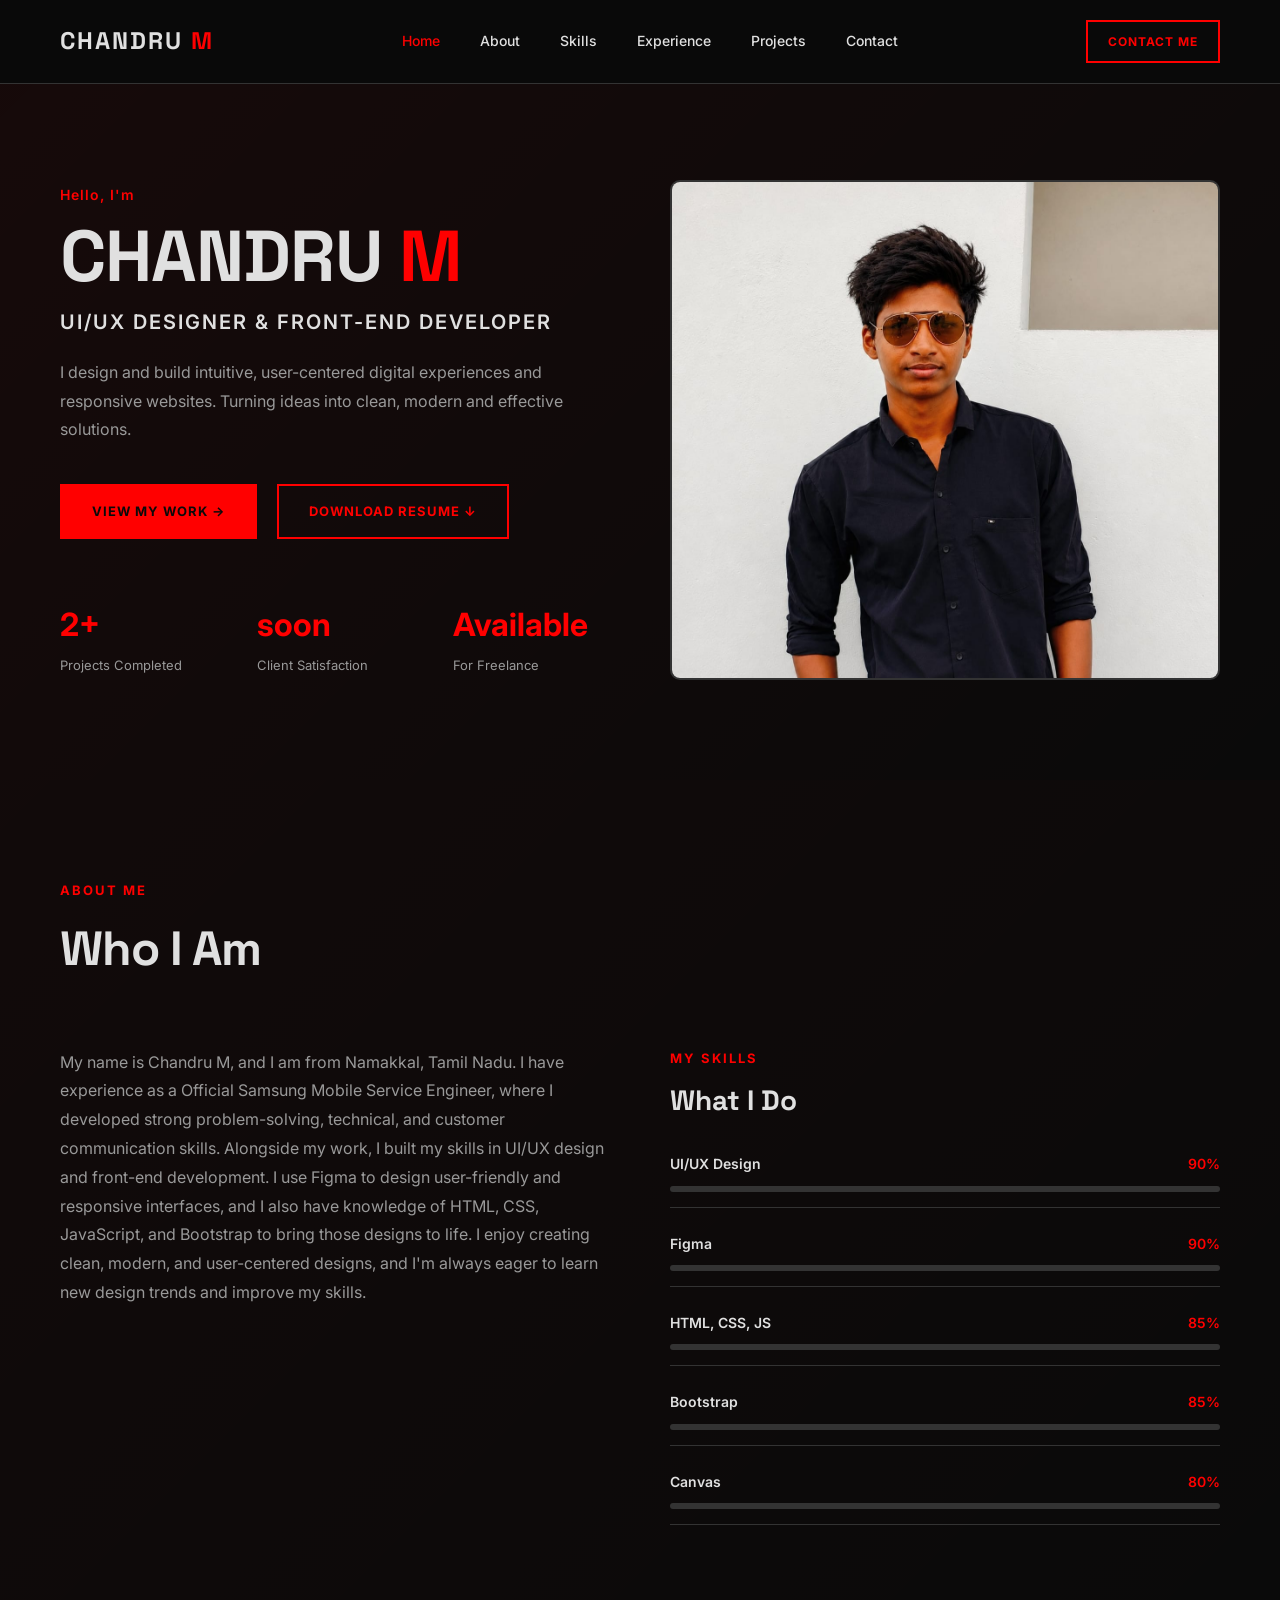
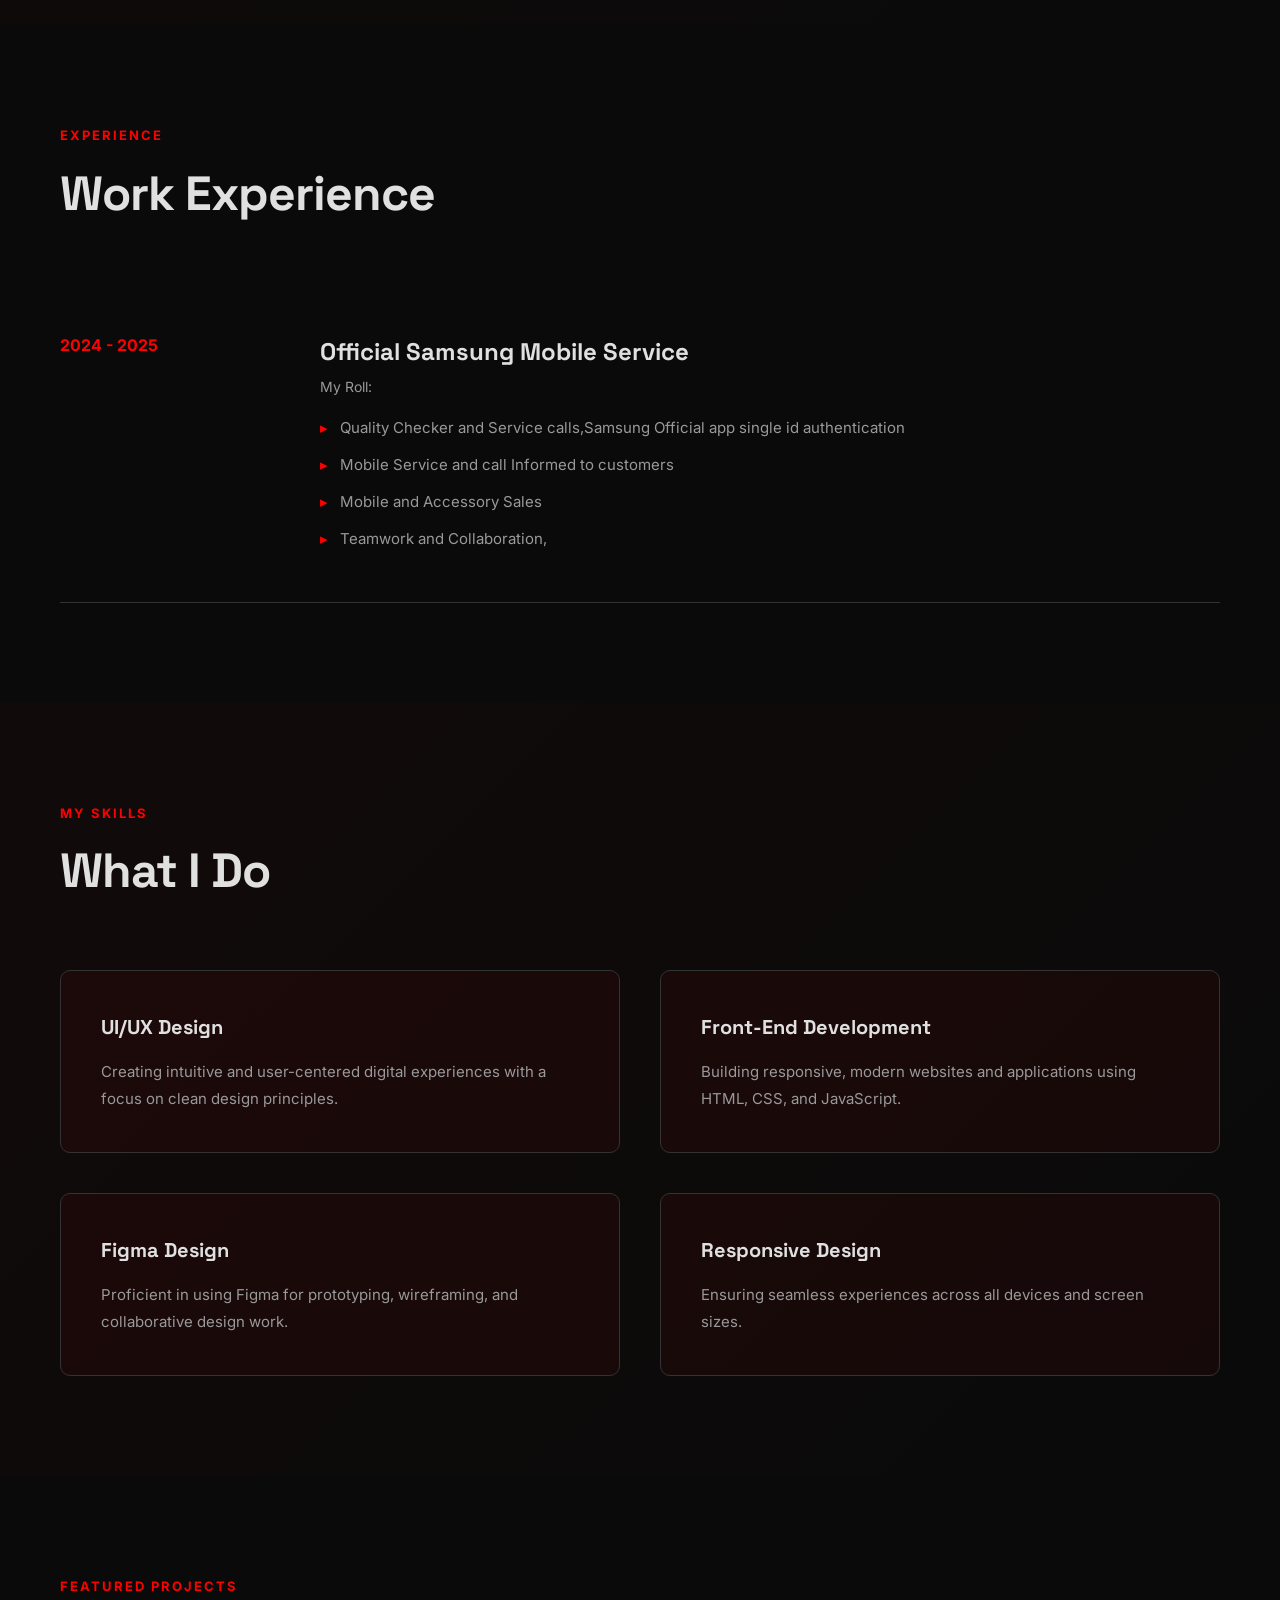
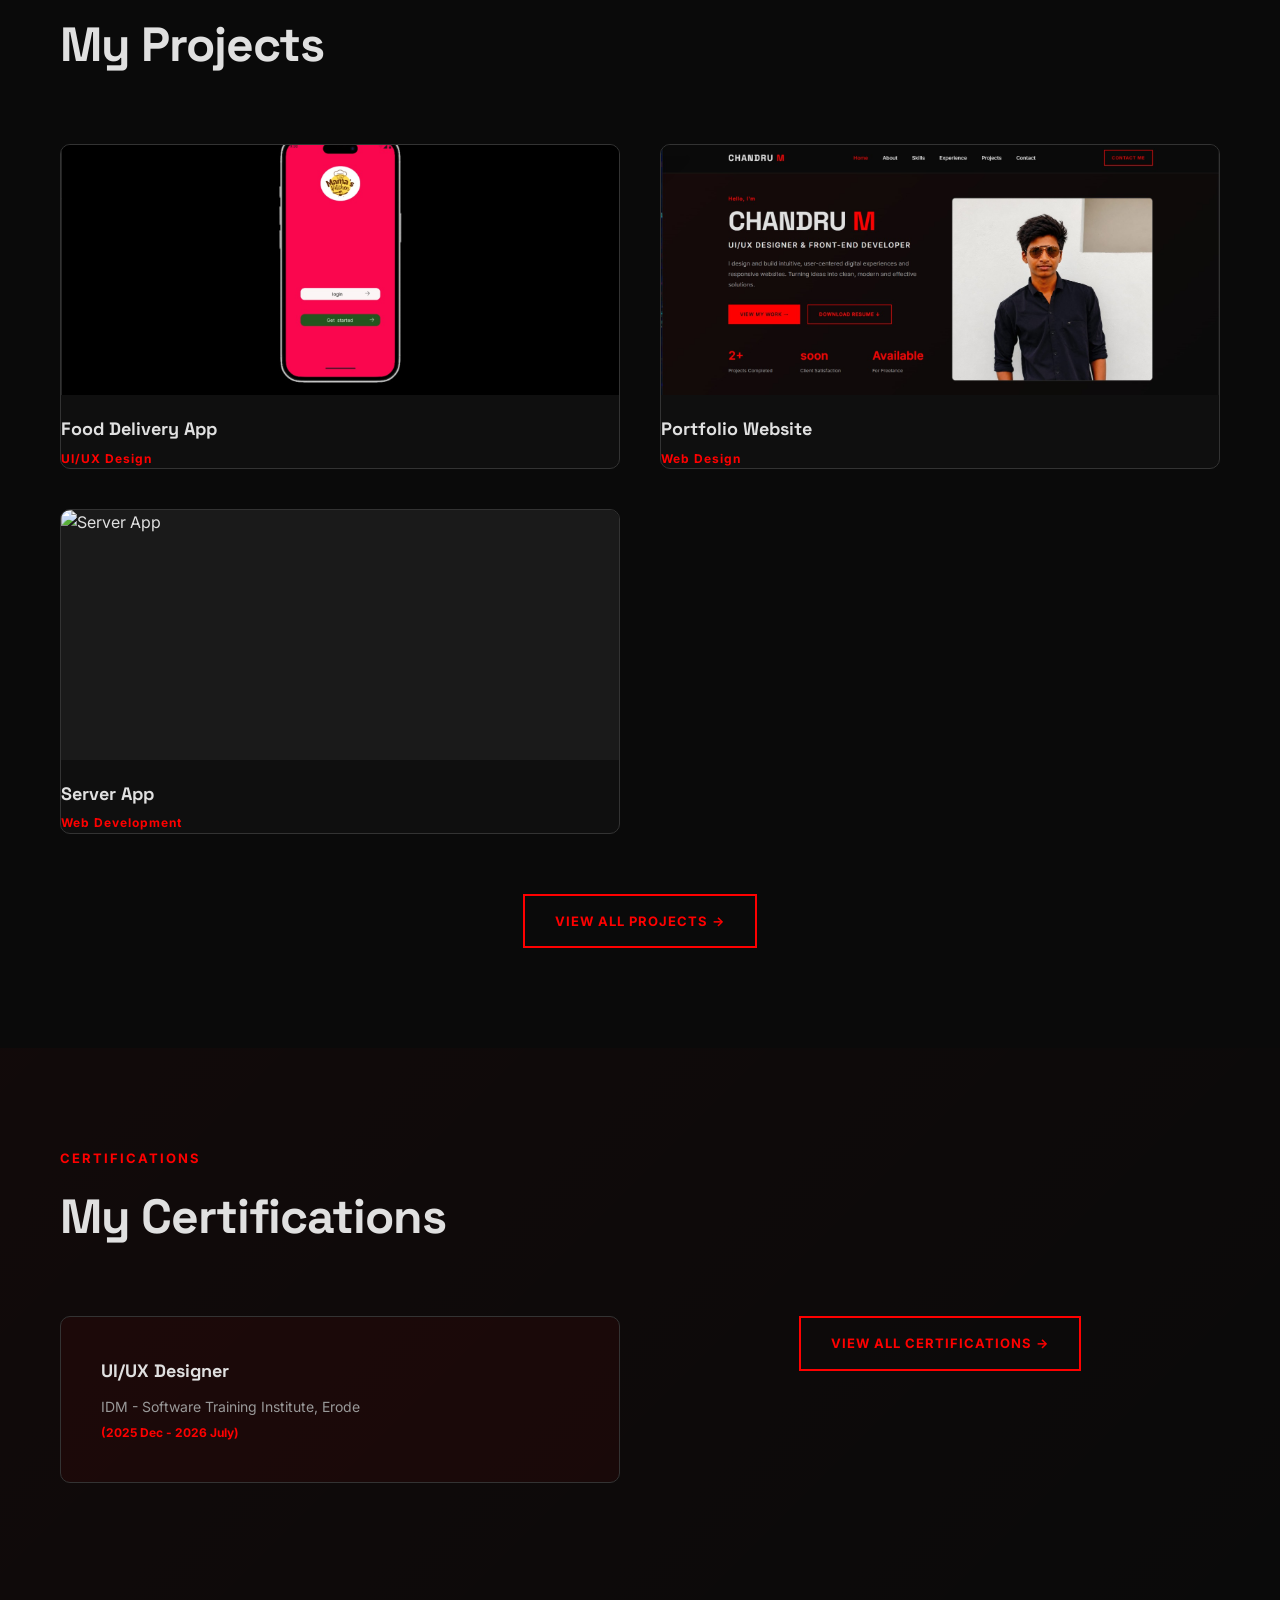
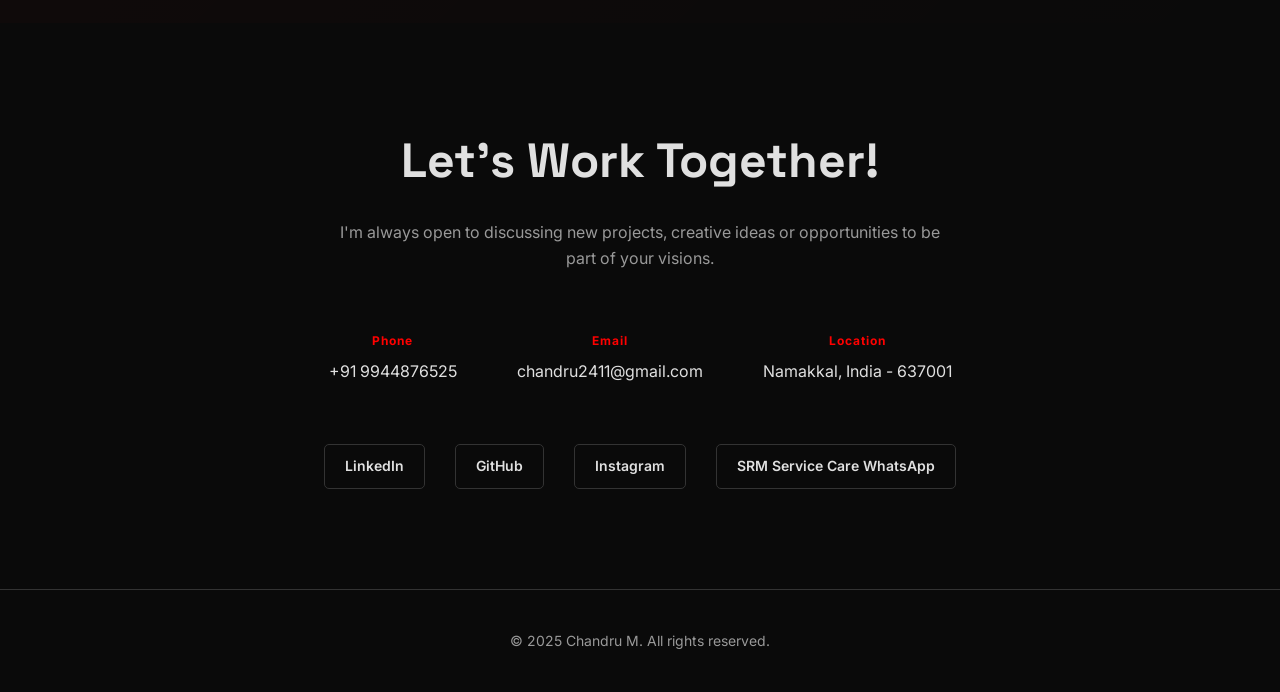
==== Index.html @ a15a2cb6 "Add files via upload" ====
<!DOCTYPE html>
<html lang="en">
<head>
    <meta charset="UTF-8">
    <meta name="viewport" content="width=device-width, initial-scale=1.0">
    <title>Chandru M  — UI/UX Designer & Front-end Developer</title>
    <meta name="description" content="Chandru M is a UI/UX Designer and Front-end Developer crafting clean, user-centered digital products.">
    <link rel="preconnect" href="https://fonts.googleapis.com">
    <link rel="preconnect" href="https://fonts.gstatic.com" crossorigin>
    <link href="https://fonts.googleapis.com/css2?family=Space+Grotesk:wght@400;500;600;700&family=Inter:wght@400;500;600&display=swap" rel="stylesheet">
    <link rel="stylesheet" href="styles.css">
</head>
<body>
    <!-- Header -->
    <header class="site-header">
        <div class="container">
            <div class="header-inner">
                <div class="brand">CHANDRU <span class="accent">M</span></div>
                <nav class="main-nav">
                    <a href="#home">Home</a>
                    <a href="#about">About</a>
                    <a href="#skills">Skills</a>
                    <a href="#experience">Experience</a>
                    <a href="#projects">Projects</a>
                    <a href="#contact">Contact</a>
                </nav>
                <button class="mobile-toggle" type="button" aria-label="Toggle navigation" aria-expanded="false">
                    <span></span>
                    <span></span>
                    <span></span>
                </button>
                <a class="contact-btn" href="tel:9944978025">CONTACT ME</a>
            </div>
        </div>
    </header>

    <!-- Hero Section -->
    <section id="home" class="hero">
        <div class="container">
            <div class="hero-content">
                <div class="hero-left">
                    <p class="eyebrow">Hello, I'm</p>
                    <h1 class="hero-title">CHANDRU <span>M</span></h1>
                    <p class="hero-subtitle">UI/UX DESIGNER & FRONT-END DEVELOPER</p>
                    <p class="hero-desc">I design and build intuitive, user-centered digital experiences and responsive websites. Turning ideas into clean, modern and effective solutions.</p>
                    <div class="hero-buttons">
                        <a href="#projects" class="btn btn-primary">VIEW MY WORK →</a>
                        <a href="Chandru_M_Resume.pdf" class="btn btn-secondary">DOWNLOAD RESUME ↓</a>
                    </div>
                    <div class="stats">
                       
                        <div class="stat">
                            <div class="stat-value">2</div>
                            <div class="stat-label">Projects Completed</div>
                        </div>
                        <div class="stat">
                            <div class="stat-value">soon</div>
                            <div class="stat-label">Client Satisfaction</div>
                        </div>
                        <div class="stat">
                            <div class="stat-value">Available</div>
                            <div class="stat-label">For Freelance</div>
                        </div>
                    </div>
                </div>
                <div class="hero-right">
                    <div class="portrait-container">
                        <div class="portrait-frame">
                            <img src="joe21.jpeg" alt="Chandru M" class="portrait">
                        </div>
                    </div>
                </div>
            </div>
        </div>
    </section>

    <!-- About Section -->
    <section id="about" class="about">
        
        <div class="container">
            <div class="section-header">
                <p class="section-label">ABOUT ME</p>
                <h2>Who I Am</h2>
            </div>
            <div class="about-content">
                <div class="about-text">
                    <p>My name is Chandru M, and I am from Namakkal, Tamil Nadu. I have experience as a Official Samsung Mobile Service Engineer, where I developed strong problem-solving, technical, and customer communication skills. Alongside my work, I built my skills in UI/UX design and front-end development. I use Figma to design user-friendly and responsive interfaces, and I also have knowledge of HTML, CSS, JavaScript, and Bootstrap to bring those designs to life. I enjoy creating clean, modern, and user-centered designs, and I'm always eager to learn new design trends and improve my skills.</p>
                </div>
                <div class="skills-panel">
                    <p class="section-label">MY SKILLS</p>
                    <h3>What I Do</h3>
                    <div class="skills-list">
                        <div class="skill-item">
                            <div class="skill-header">
                                <span>UI/UX Design</span>
                                <span class="skill-percent">90%</span>
                            </div>
                            <div class="skill-bar"><div class="skill-fill" style="width: 90%"></div></div>
                        </div>
                        <div class="skill-item">
                            <div class="skill-header">
                                <span>Figma</span>
                                <span class="skill-percent">90%</span>
                            </div>
                            <div class="skill-bar"><div class="skill-fill" style="width: 90%"></div></div>
                        </div>
                        <div class="skill-item">
                            <div class="skill-header">
                                <span>HTML, CSS, JS</span>
                                <span class="skill-percent">85%</span>
                            </div>
                            <div class="skill-bar"><div class="skill-fill" style="width: 85%"></div></div>
                        </div>
                        <div class="skill-item">
                            <div class="skill-header">
                                <span>Bootstrap</span>
                                <span class="skill-percent">85%</span>
                            </div>
                            <div class="skill-bar"><div class="skill-fill" style="width: 85%"></div></div>
                        </div>
                        <div class="skill-item">
                            <div class="skill-header">
                                <span>Canvas</span>
                                <span class="skill-percent">80%</span>
                            </div>
                            <div class="skill-bar"><div class="skill-fill" style="width: 80%"></div></div>
                        </div>
                    </div>
                </div>
            </div>
        </div>
    </section>

    <!-- Experience Section -->
    <section id="experience" class="experience">
        <div class="container">
            <div class="section-header">
                <p class="section-label">EXPERIENCE</p>
                <h2>Work Experience</h2>
            </div>
            <div class="experience-item">
                <div class="exp-date">2024 - 2025</div>
                <div class="exp-content">
                    <h3>Official  Samsung Mobile Service</h3>
                    <p class="exp-company">My Roll:</p>
                    <ul class="exp-tasks">
                        <li> Quality Checker and Service calls,Samsung Official app single id authentication</li>
                        <li>Mobile Service and call Informed to customers</li>
                        <li>Mobile and Accessory Sales</li>
                        <li>Teamwork and Collaboration,</li>
                    </ul>
                </div>
            </div>
        </div>
    </section>

    <!-- Skills Section -->
    <section id="skills" class="skills-section">
        <div class="container">
            <div class="section-header">
                <p class="section-label">MY SKILLS</p>
                <h2>What I Do</h2>
            </div>
            <div class="skills-grid">
                <div class="skill-box">
                    <h3>UI/UX Design</h3>
                    <p>Creating intuitive and user-centered digital experiences with a focus on clean design principles.</p>
                </div>
                <div class="skill-box">
                    <h3>Front-End Development</h3>
                    <p>Building responsive, modern websites and applications using HTML, CSS, and JavaScript.</p>
                </div>
                <div class="skill-box">
                    <h3>Figma Design</h3>
                    <p>Proficient in using Figma for prototyping, wireframing, and collaborative design work.</p>
                </div>
                <div class="skill-box">
                    <h3>Responsive Design</h3>
                    <p>Ensuring seamless experiences across all devices and screen sizes.</p>
                </div>
            </div>
        </div>
    </section>

    <!-- Projects Section -->
    <section id="projects" class="projects">
        <div class="container">
            <div class="section-header">
                <p class="section-label">FEATURED PROJECTS</p>
                <h2>My Projects</h2>
            </div>
            <a href="https://www.figma.com/proto/uHW7jeHE4kthroqbO33f2J/Food-app?node-id=85-264&t=EBeBvAOnisdo7uKQ-1&scaling=scale-down&content-scaling=fixed&page-id=0%3A1&starting-point-node-id=3%3A2&show-proto-sidebar=1"></a>
            <div class="projects-grid">
                <div class="project-card">
                    <div class="project-image">
                        <img src="foodapp.jpeg" alt="Food Delivery App">
                    </div>
                    <h3>Food Delivery App</h3>
                    <p class="project-category">UI/UX Design</p>
                </div>
                <div class="project-card">
                    <div class="project-image">
                        <img src="portfolio image.jpeg" alt="Portfolio Website">
                    </div>

                    <h3>Portfolio Website</h3>
                    <p class="project-category">Web Design</p>
                </div>
               
                   
                <a href="https://serveer.netlify.app/" target="_blank" class="project-card">
                    <div class="project-image">
                        <img src="WhatsApp Image 2026-07-11 at 8.14.56 PM.jpeg" alt="Server App">
                    </div>
                    <h3>Server App</h3>
                    <p class="project-category">Web Development</p>
                </a>
            </div>
            <div class="view-all">
                <a href="#" class="btn btn-secondary">VIEW ALL PROJECTS →</a>
            </div>
        </div>
    </section>

    <!-- Certifications Section -->
    <section id="certifications" class="certifications">
        <div class="container">
            <div class="section-header">
                <p class="section-label">CERTIFICATIONS</p>
                <h2>My Certifications</h2>
            </div>
            <div class="certifications-grid">
                <div class="cert-card">
                    <h3>UI/UX Designer</h3>
                    <p class="cert-issuer">IDM - Software Training Institute, Erode</p>
                    <p class="cert-date">(2025 Dec - 2026 July)</p>
                </div>
            <div class="view-certs">
                <a href="#" class="btn btn-secondary">VIEW ALL CERTIFICATIONS →</a>
            </div>
        </div>
    </section>

    <!-- Contact Section -->
    <section id="contact" class="contact">
        <div class="container">
            <div class="contact-content">
                <h2>Let's Work Together!</h2>
                <p>I'm always open to discussing new projects, creative ideas or opportunities to be part of your visions.</p>
                <div class="contact-info">
                    <div class="contact-item">
                        <span class="contact-label">Phone</span>
                        <a href="tel:+919944876525">+91 9944876525</a>
                    </div>
                    <div class="contact-item">
                        <span class="contact-label">Email</span>
                        <a href="mailto:chandru2411@gmail.com">chandru2411@gmail.com</a>
                    </div>
                    <div class="contact-item">
                        <span class="contact-label">Location</span>
                        <p>Namakkal, India - 637001</p>
                    </div>
                </div>
                <div class="social-links">
                    <a href="#" class="social-icon">LinkedIn</a>
                    <a href="#" class="social-icon">GitHub</a>
                    <a href="#" class="social-icon">Instagram</a>
                    <a href="https://whatsapp.com/channel/0029VbD7EVhJP212iAhdic1R" target="_blank" class="social-icon">SRM Service Care WhatsApp</a>
                </div>
            </div>
        </div>
    </section>

    <!-- Footer -->
    <footer class="footer">
        <div class="container">
            <p>&copy; 2025 Chandru M. All rights reserved.</p>
        </div>
    </footer>

    <script src="script.js"></script>
</body>
</html>
---- styles.css ----
* {
    margin: 0;
    padding: 0;
    box-sizing: border-box;
}

:root {
    --primary-color: #ff0000;
    --dark-bg: #0a0a0a;
    --dark-secondary: #1a1a1a;
    --text-light: #e0e0e0;
    --text-muted: #999;
    --border-color: #333;
}

html {
    scroll-behavior: smooth;
}

body {
    font-family: 'Inter', sans-serif;
    background-color: var(--dark-bg);
    color: var(--text-light);
    line-height: 1.6;
    overflow-x: hidden;
}

.container {
    max-width: 1200px;
    margin: 0 auto;
    padding: 0 20px;
}

/* Header */
.site-header {
    position: fixed;
    top: 0;
    width: 100%;
    background: rgba(10, 10, 10, 0.95);
    border-bottom: 1px solid var(--border-color);
    z-index: 1000;
    backdrop-filter: blur(10px);
}

.header-inner {
    display: flex;
    justify-content: space-between;
    align-items: center;
    padding: 20px 0;
}

.brand {
    font-size: 24px;
    font-weight: 700;
    letter-spacing: 2px;
    font-family: 'Space Grotesk', sans-serif;
}

.brand .accent {
    color: var(--primary-color);
}

.main-nav {
    display: flex;
    gap: 40px;
    flex: 1;
    justify-content: center;
}

.main-nav a {
    text-decoration: none;
    color: var(--text-light);
    font-size: 14px;
    font-weight: 500;
    transition: color 0.3s;
}

.main-nav a:hover {
    color: var(--primary-color);
}

.main-nav.active {
    display: flex;
}

.contact-btn {
    padding: 10px 20px;
    border: 2px solid var(--primary-color);
    color: var(--primary-color);
    text-decoration: none;
    font-size: 12px;
    font-weight: 700;
    transition: all 0.3s;
    letter-spacing: 1px;
}

.mobile-toggle {
    display: none;
    background: transparent;
    border: 1px solid var(--border-color);
    border-radius: 8px;
    padding: 8px;
    cursor: pointer;
}

.mobile-toggle span {
    display: block;
    width: 24px;
    height: 2px;
    background: var(--text-light);
    margin: 4px 0;
    transition: transform 0.3s ease, opacity 0.3s ease;
}

.mobile-toggle.is-open span:nth-child(1) {
    transform: translateY(6px) rotate(45deg);
}

.mobile-toggle.is-open span:nth-child(2) {
    opacity: 0;
}

.mobile-toggle.is-open span:nth-child(3) {
    transform: translateY(-6px) rotate(-45deg);
}

.contact-btn:hover {
    background-color: var(--primary-color);
    color: var(--dark-bg);
}

/* Hero Section */
.hero {
    margin-top: 80px;
    padding: 100px 0;
    background: linear-gradient(135deg, rgba(255, 0, 0, 0.05) 0%, rgba(255, 0, 0, 0) 100%);
}

.hero-content {
    display: grid;
    grid-template-columns: 1fr 1fr;
    gap: 60px;
    align-items: center;
}

.hero-left {
    animation: fadeInLeft 0.8s ease-out;
}

.eyebrow {
    color: var(--primary-color);
    font-size: 14px;
    font-weight: 600;
    margin-bottom: 10px;
    letter-spacing: 1px;
}

.hero-title {
    font-size: 72px;
    font-weight: 700;
    font-family: 'Space Grotesk', sans-serif;
    line-height: 1.1;
    margin-bottom: 10px;
    letter-spacing: -1px;
}

.hero-title span {
    color: var(--primary-color);
}

.hero-subtitle {
    font-size: 20px;
    font-weight: 600;
    margin-bottom: 20px;
    letter-spacing: 2px;
}

.hero-desc {
    font-size: 16px;
    color: var(--text-muted);
    margin-bottom: 40px;
    line-height: 1.8;
}

.hero-buttons {
    display: flex;
    gap: 20px;
    margin-bottom: 60px;
}

.btn {
    padding: 15px 30px;
    text-decoration: none;
    font-weight: 700;
    font-size: 13px;
    letter-spacing: 1px;
    border: 2px solid transparent;
    transition: all 0.3s;
    display: inline-block;
}

.btn-primary {
    background-color: var(--primary-color);
    color: var(--dark-bg);
    border-color: var(--primary-color);
}

.btn-primary:hover {
    background-color: transparent;
    color: var(--primary-color);
}

.btn-secondary {
    color: var(--primary-color);
    border-color: var(--primary-color);
    background-color: transparent;
}

.btn-secondary:hover {
    background-color: var(--primary-color);
    color: var(--dark-bg);
}

.stats {
    display: flex;
    gap: 40px;
}

.stat {
    flex: 1;
}

.stat-value {
    font-size: 32px;
    font-weight: 700;
    color: var(--primary-color);
    margin-bottom: 5px;
}

.stat-label {
    font-size: 13px;
    color: var(--text-muted);
}

.hero-right {
    animation: fadeInRight 0.8s ease-out;
}

.portrait-container {
    position: relative;
    height: 500px;
}

.portrait-frame {
    position: relative;
    width: 100%;
    height: 100%;
    border: 2px solid var(--border-color);
    overflow: hidden;
    border-radius: 10px;
}

.portrait {
    width: 100%;
    height: 100%;
    object-fit: cover;
}

/* About Section */
.about {
    padding: 100px 0;
    background: linear-gradient(135deg, rgba(255, 0, 0, 0.03) 0%, rgba(255, 0, 0, 0) 100%);
}

.section-header {
    margin-bottom: 60px;
}

.section-label {
    color: var(--primary-color);
    font-size: 13px;
    font-weight: 700;
    letter-spacing: 2px;
    margin-bottom: 10px;
}

.section-header h2 {
    font-size: 48px;
    font-weight: 700;
    font-family: 'Space Grotesk', sans-serif;
    letter-spacing: -1px;
}

.about-content {
    display: grid;
    grid-template-columns: 1fr 1fr;
    gap: 60px;
}

.about-text p {
    font-size: 16px;
    color: var(--text-muted);
    margin-bottom: 20px;
    line-height: 1.8;
}

.about-text .btn {
    margin-top: 20px;
}

.skills-panel h3 {
    font-size: 28px;
    margin-bottom: 30px;
    font-family: 'Space Grotesk', sans-serif;
}

.skills-list {
    display: flex;
    flex-direction: column;
    gap: 25px;
}

.skill-item {
    border-bottom: 1px solid var(--border-color);
    padding-bottom: 15px;
}

.skill-header {
    display: flex;
    justify-content: space-between;
    margin-bottom: 10px;
    font-size: 14px;
    font-weight: 600;
}

.skill-percent {
    color: var(--primary-color);
}

.skill-bar {
    width: 100%;
    height: 6px;
    background-color: var(--border-color);
    border-radius: 3px;
    overflow: hidden;
}

.skill-fill {
    height: 100%;
    background-color: var(--primary-color);
    border-radius: 3px;
    transition: width 0.8s ease-out;
}

/* Experience Section */
.experience {
    padding: 100px 0;
}

.experience-item {
    display: grid;
    grid-template-columns: 200px 1fr;
    gap: 60px;
    padding: 40px 0;
    border-bottom: 1px solid var(--border-color);
}

.exp-date {
    color: var(--primary-color);
    font-weight: 700;
    font-size: 16px;
}

.exp-content h3 {
    font-size: 24px;
    margin-bottom: 5px;
    font-family: 'Space Grotesk', sans-serif;
}

.exp-company {
    color: var(--text-muted);
    font-size: 14px;
    margin-bottom: 15px;
}

.exp-tasks {
    list-style: none;
    color: var(--text-muted);
    font-size: 15px;
    line-height: 1.8;
}

.exp-tasks li {
    margin-bottom: 10px;
    padding-left: 20px;
    position: relative;
}

.exp-tasks li:before {
    content: "▸";
    position: absolute;
    left: 0;
    color: var(--primary-color);
}

/* Skills Section */
.skills-section {
    padding: 100px 0;
    background: linear-gradient(135deg, rgba(255, 0, 0, 0.03) 0%, rgba(255, 0, 0, 0) 100%);
}

.skills-grid {
    display: grid;
    grid-template-columns: repeat(2, 1fr);
    gap: 40px;
}

.skill-box {
    background: rgba(255, 0, 0, 0.05);
    padding: 40px;
    border: 1px solid var(--border-color);
    border-radius: 10px;
    transition: all 0.3s;
}

.skill-box:hover {
    border-color: var(--primary-color);
    background: rgba(255, 0, 0, 0.1);
}

.skill-box h3 {
    font-size: 20px;
    margin-bottom: 15px;
    font-family: 'Space Grotesk', sans-serif;
}

.skill-box p {
    color: var(--text-muted);
    font-size: 15px;
    line-height: 1.8;
}

/* Projects Section */
.projects {
    padding: 100px 0;
}

.projects-grid {
    display: grid;
    grid-template-columns: repeat(2, 1fr);
    gap: 40px;
    margin-bottom: 60px;
}

.project-card {
    display: block;
    color: inherit;
    text-decoration: none;
    overflow: hidden;
    border-radius: 10px;
    transition: all 0.3s;
    background: rgba(255, 255, 255, 0.02);
    border: 1px solid var(--border-color);
}

.project-card:hover {
    transform: translateY(-10px);
    border-color: var(--primary-color);
}

.project-image {
    width: 100%;
    height: 250px;
    overflow: hidden;
    background: var(--dark-secondary);
}

.project-image img {
    width: 100%;
    height: 100%;
    object-fit: cover;
}

.project-card h3 {
    font-size: 18px;
    margin-top: 20px;
    margin-bottom: 5px;
    font-family: 'Space Grotesk', sans-serif;
}

.project-category {
    color: var(--primary-color);
    font-size: 12px;
    font-weight: 700;
    letter-spacing: 1px;
}

.view-all {
    text-align: center;
}

/* Certifications Section */
.certifications {
    padding: 100px 0;
    background: linear-gradient(135deg, rgba(255, 0, 0, 0.03) 0%, rgba(255, 0, 0, 0) 100%);
}

.certifications-grid {
    display: grid;
    grid-template-columns: repeat(2, 1fr);
    gap: 40px;
    margin-bottom: 40px;
}

.cert-card {
    background: rgba(255, 0, 0, 0.05);
    padding: 40px;
    border: 1px solid var(--border-color);
    border-radius: 10px;
}

.cert-card h3 {
    font-size: 18px;
    margin-bottom: 10px;
    font-family: 'Space Grotesk', sans-serif;
}

.cert-issuer {
    color: var(--text-muted);
    font-size: 14px;
    margin-bottom: 5px;
}

.cert-date {
    color: var(--primary-color);
    font-size: 12px;
    font-weight: 700;
}

.view-certs {
    text-align: center;
}

/* Contact Section */
.contact {
    padding: 100px 0;
    text-align: center;
}

.contact-content h2 {
    font-size: 48px;
    margin-bottom: 20px;
    font-family: 'Space Grotesk', sans-serif;
}

.contact-content > p {
    font-size: 16px;
    color: var(--text-muted);
    margin-bottom: 60px;
    max-width: 600px;
    margin-left: auto;
    margin-right: auto;
}

.contact-info {
    display: flex;
    justify-content: center;
    gap: 60px;
    margin-bottom: 60px;
}

.contact-item {
    display: flex;
    flex-direction: column;
}

.contact-label {
    color: var(--primary-color);
    font-size: 12px;
    font-weight: 700;
    letter-spacing: 1px;
    margin-bottom: 8px;
}

.contact-item a,
.contact-item p {
    color: var(--text-light);
    font-size: 16px;
    text-decoration: none;
    transition: color 0.3s;
}

.contact-item a:hover {
    color: var(--primary-color);
}

.social-links {
    display: flex;
    justify-content: center;
    gap: 30px;
}

.social-icon {
    color: var(--text-light);
    text-decoration: none;
    font-size: 14px;
    font-weight: 600;
    padding: 10px 20px;
    border: 1px solid var(--border-color);
    border-radius: 5px;
    transition: all 0.3s;
}

.social-icon:hover {
    border-color: var(--primary-color);
    color: var(--primary-color);
}

/* Footer */
.footer {
    padding: 40px 0;
    text-align: center;
    border-top: 1px solid var(--border-color);
    color: var(--text-muted);
    font-size: 14px;
}

/* Animations */
@keyframes fadeInLeft {
    from {
        opacity: 0;
        transform: translateX(-30px);
    }
    to {
        opacity: 1;
        transform: translateX(0);
    }
}

@keyframes fadeInRight {
    from {
        opacity: 0;
        transform: translateX(30px);
    }
    to {
        opacity: 1;
        transform: translateX(0);
    }
}

@keyframes slideDown {
    from {
        opacity: 0;
        transform: translateY(-10px);
    }
    to {
        opacity: 1;
        transform: translateY(0);
    }
}

/* Responsive */
@media (max-width: 900px) {
    .hero-content,
    .about-content,
    .skills-grid,
    .projects-grid,
    .certifications-grid {
        grid-template-columns: 1fr;
    }

    .hero-title {
        font-size: 56px;
    }

    .experience-item {
        grid-template-columns: 1fr;
        gap: 20px;
    }
}

@media (max-width: 768px) {
    .site-header {
        padding: 0 10px;
    }

    .header-inner {
        flex-wrap: wrap;
        align-items: center;
        padding: 15px 0;
        gap: 12px;
    }

    .brand {
        flex: 1;
    }

    .mobile-toggle {
        display: inline-flex;
        flex-direction: column;
        justify-content: center;
        align-items: center;
        margin-left: auto;
    }

    .contact-btn {
        width: 100%;
        text-align: center;
        margin-top: 6px;
    }

    .main-nav {
        display: none;
        order: 3;
        width: 100%;
        flex-direction: column;
        align-items: flex-start;
        padding-top: 20px;
        border-top: 1px solid var(--border-color);
        gap: 18px;
        background: rgba(10, 10, 10, 0.98);
        border-radius: 12px;
        padding: 18px;
        margin-top: 12px;
    }

    .main-nav.active {
        display: flex;
        animation: slideDown 0.25s ease;
    }

    .main-nav a {
        width: 100%;
        padding: 6px 0;
    }

    .hero {
        padding: 80px 0 60px;
    }

    .hero-content {
        grid-template-columns: 1fr;
        gap: 40px;
    }

    .hero-title {
        font-size: 42px;
    }

    .hero-desc {
        font-size: 15px;
    }

    .hero-subtitle {
        font-size: 16px;
        letter-spacing: 1px;
    }

    .hero-buttons {
        flex-direction: column;
    }

    .stats {
        flex-direction: column;
        gap: 20px;
    }

    .projects-grid {
        gap: 24px;
    }

    .certifications-grid {
        gap: 24px;
    }

    .contact-info {
        flex-direction: column;
        gap: 30px;
    }

    .social-links {
        flex-direction: column;
        align-items: center;
    }

    .section-header h2 {
        font-size: 36px;
    }

    .contact-content h2 {
        font-size: 36px;
    }
}

@media (max-width: 480px) {
    .hero-title {
        font-size: 36px;
    }

    .hero-subtitle {
        font-size: 14px;
        letter-spacing: 1px;
    }

    .btn {
        width: 100%;
        text-align: center;
    }

    .section-header h2,
    .contact-content h2 {
        font-size: 30px;
    }
}
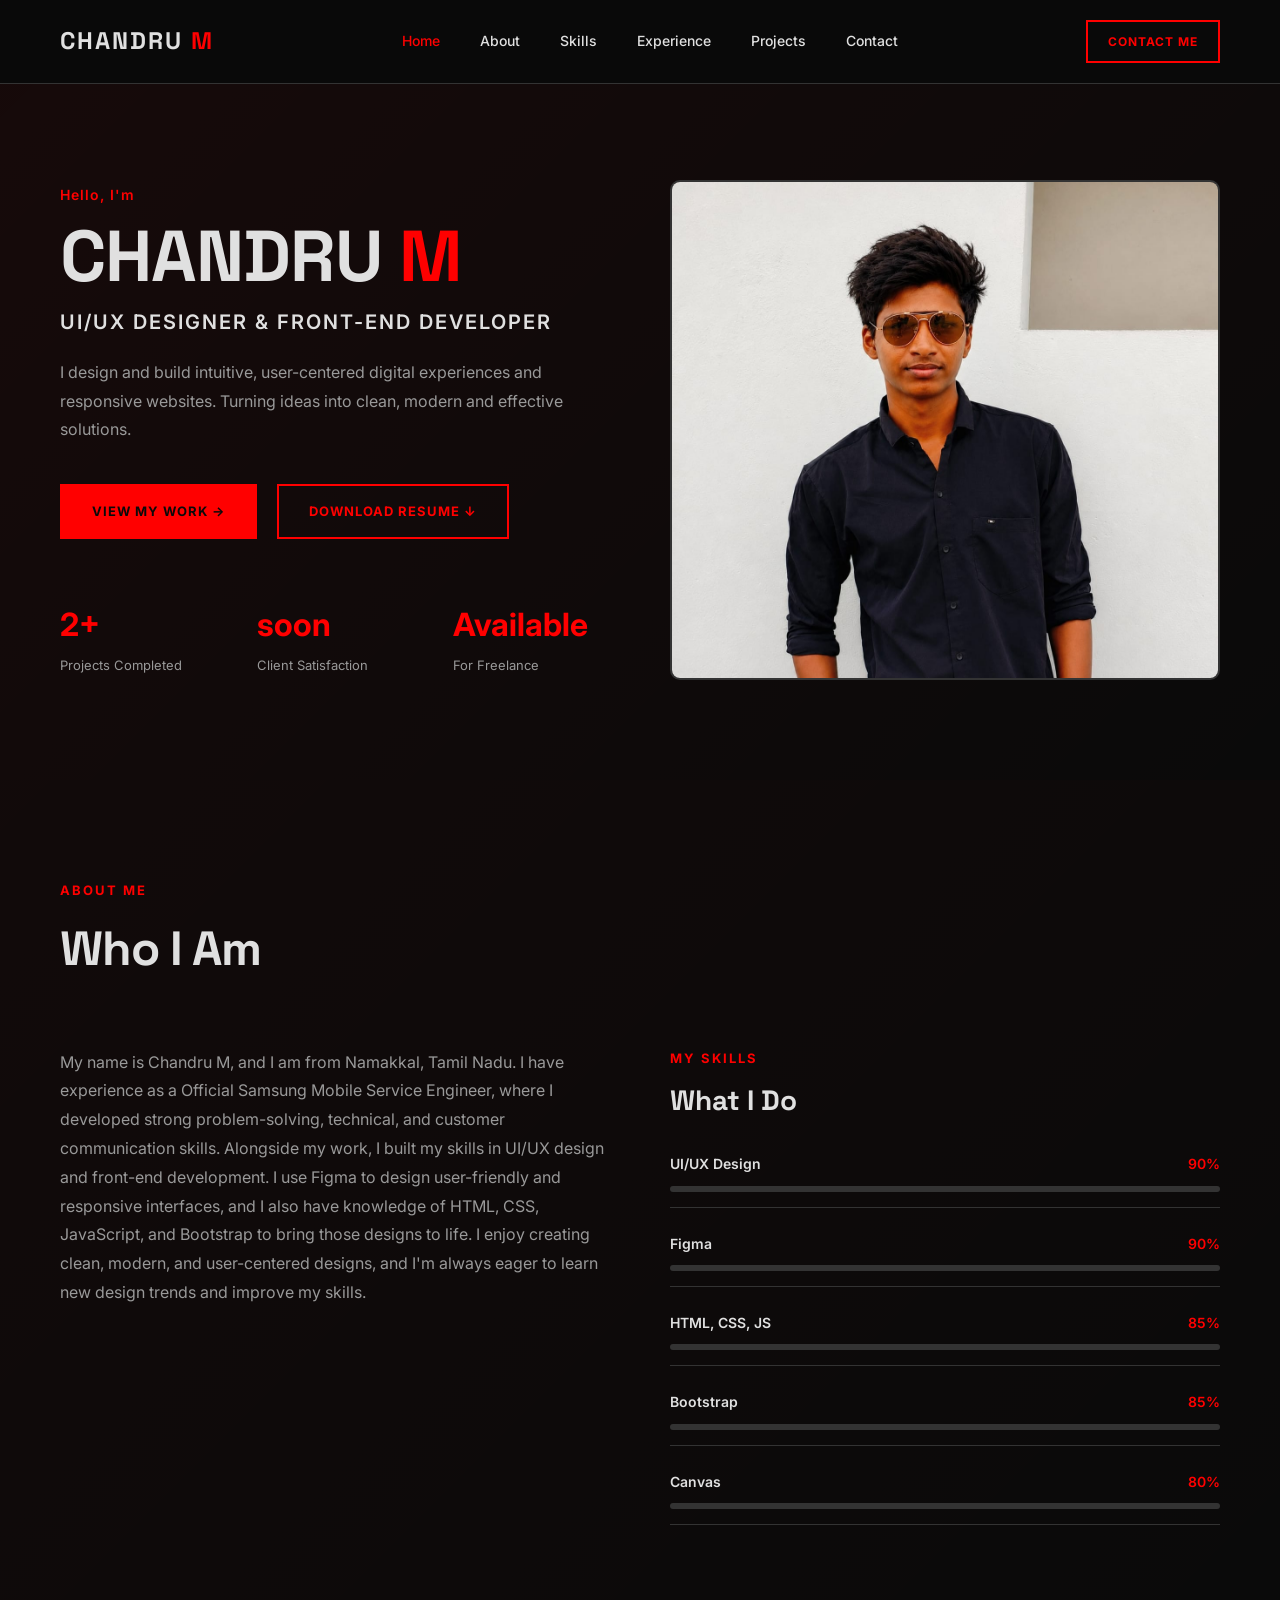
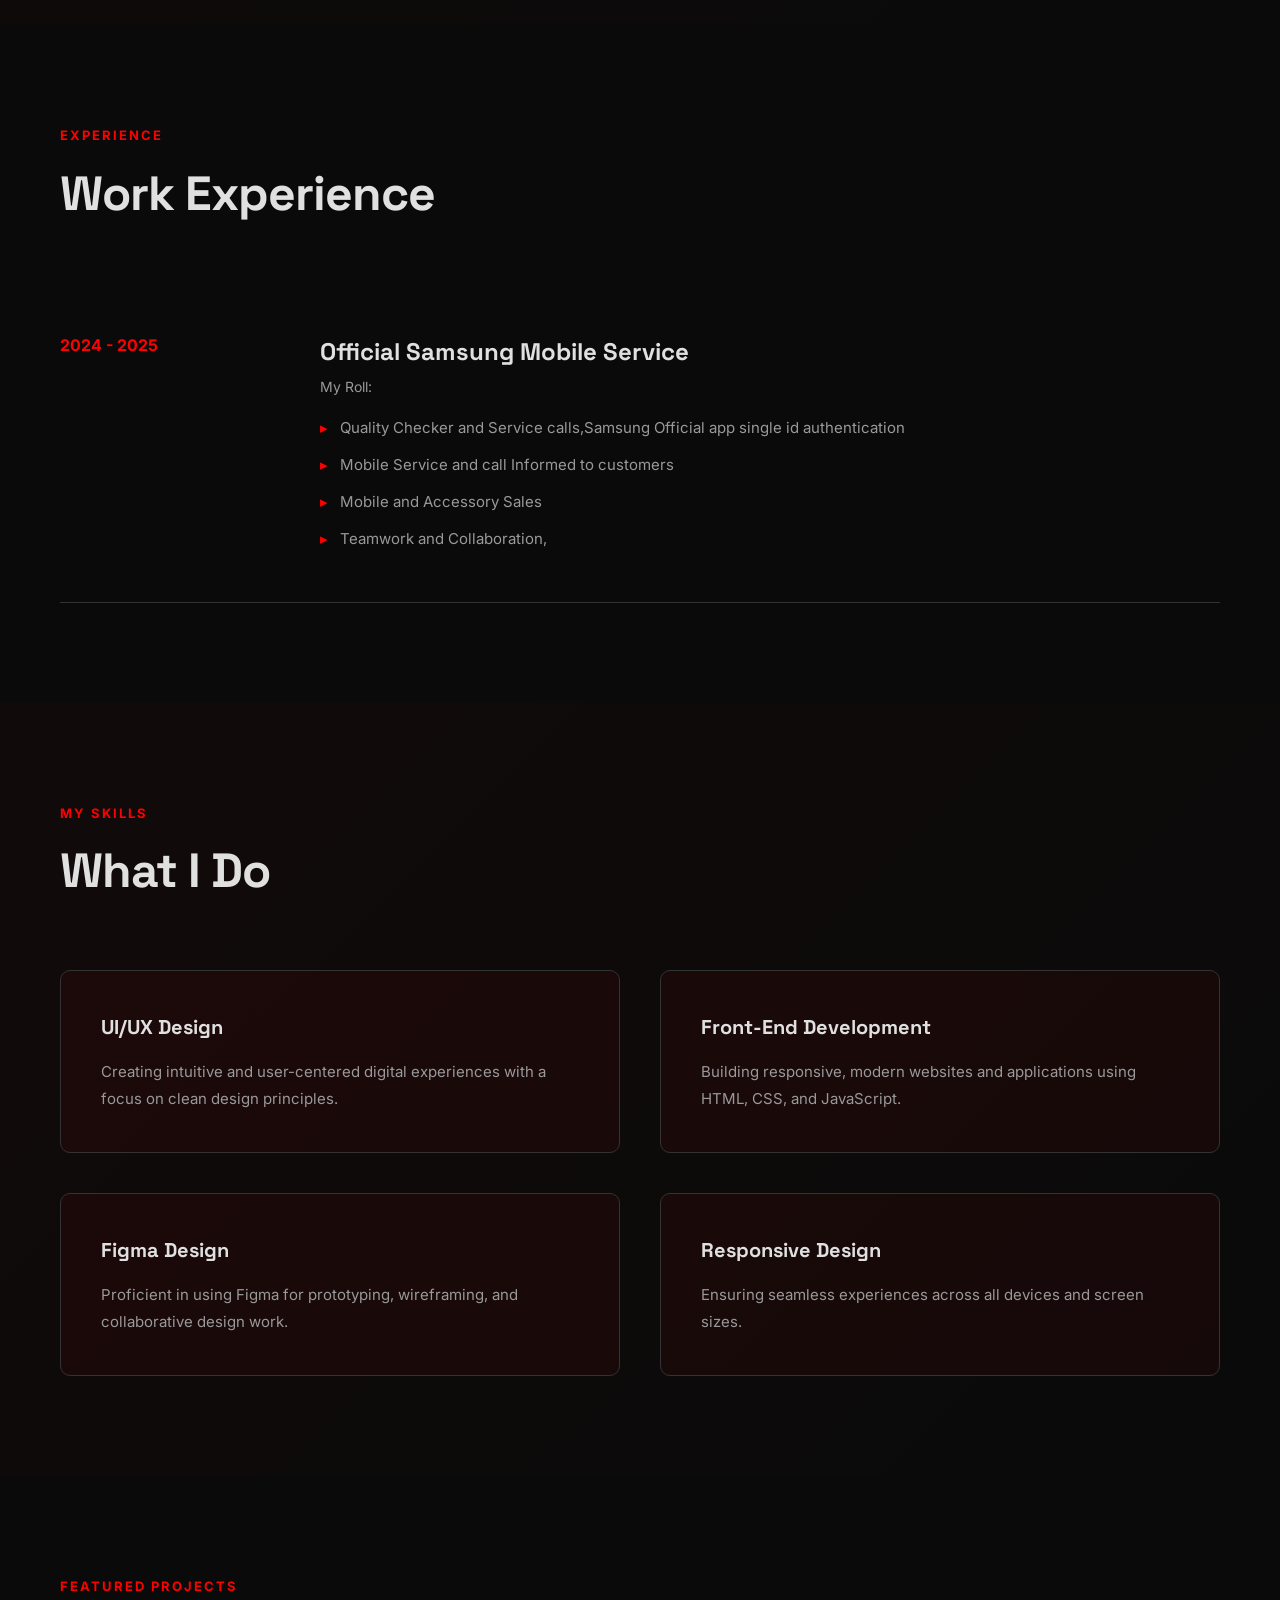
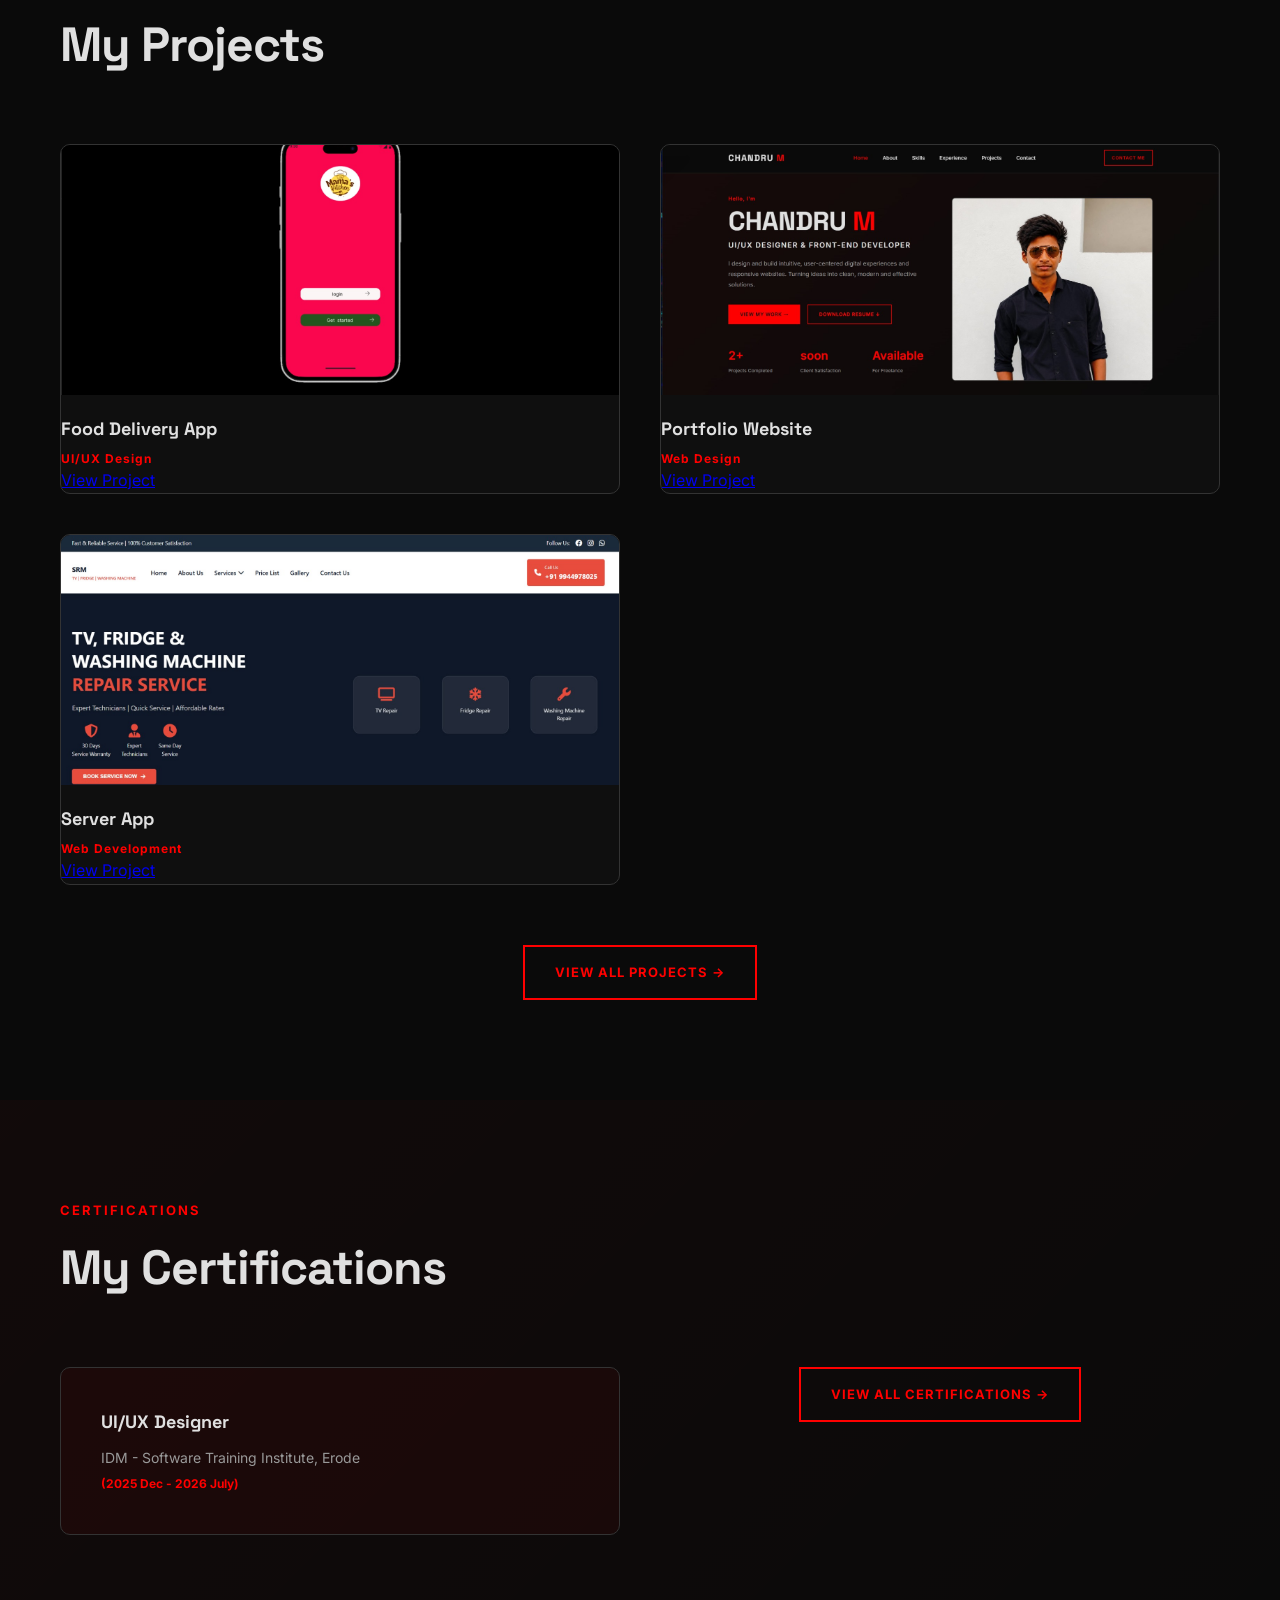
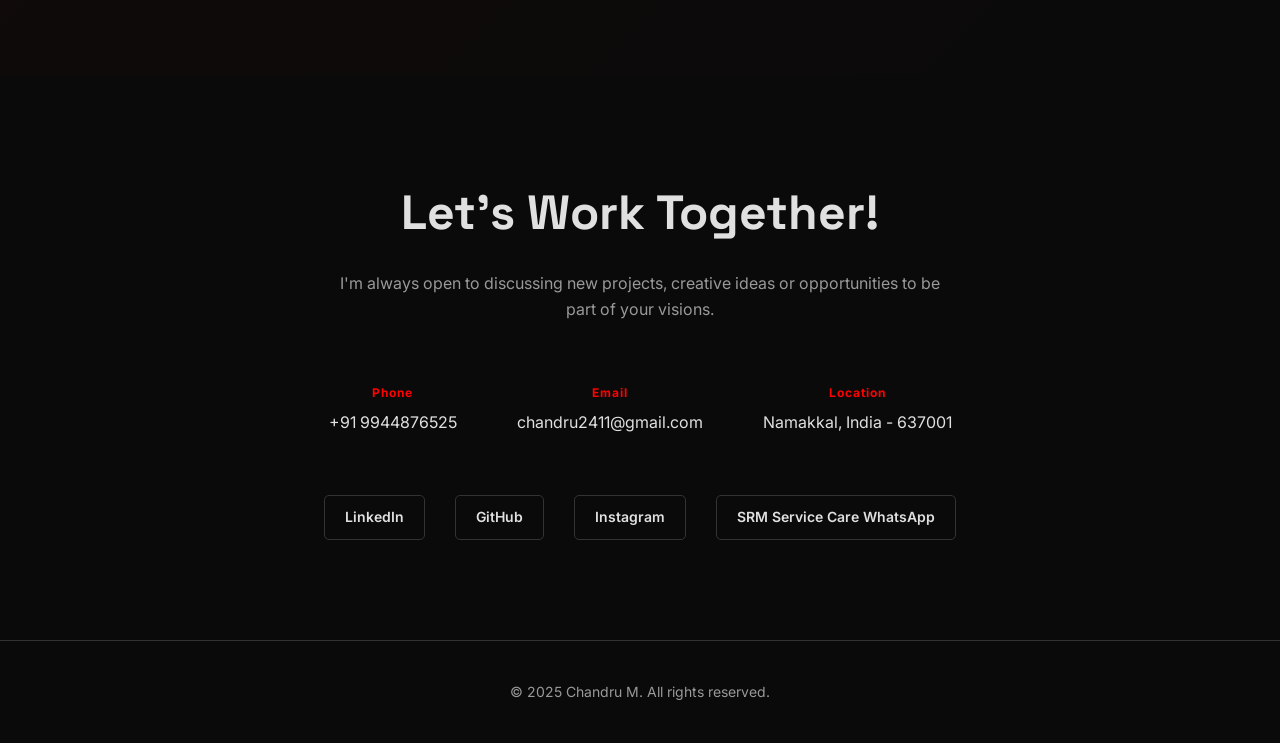
==== commit 3ff2331c: "Add files via upload" ====
--- a/Index.html
+++ b/Index.html
@@ -45,7 +45,7 @@
                     <p class="hero-desc">I design and build intuitive, user-centered digital experiences and responsive websites. Turning ideas into clean, modern and effective solutions.</p>
                     <div class="hero-buttons">
                         <a href="#projects" class="btn btn-primary">VIEW MY WORK →</a>
-                        <a href="Chandru_M_Resume.pdf" class="btn btn-secondary">DOWNLOAD RESUME ↓</a>
+                        <a href="Chandru_M_Resume.pdf" download class="btn btn-secondary">DOWNLOAD RESUME ↓</a>
                     </div>
                     <div class="stats">
                        
@@ -183,44 +183,65 @@
     </section>
 
     <!-- Projects Section -->
-    <section id="projects" class="projects">
-        <div class="container">
-            <div class="section-header">
-                <p class="section-label">FEATURED PROJECTS</p>
-                <h2>My Projects</h2>
-            </div>
-            <a href="https://www.figma.com/proto/uHW7jeHE4kthroqbO33f2J/Food-app?node-id=85-264&t=EBeBvAOnisdo7uKQ-1&scaling=scale-down&content-scaling=fixed&page-id=0%3A1&starting-point-node-id=3%3A2&show-proto-sidebar=1"></a>
-            <div class="projects-grid">
-                <div class="project-card">
-                    <div class="project-image">
-                        <img src="foodapp.jpeg" alt="Food Delivery App">
-                    </div>
-                    <h3>Food Delivery App</h3>
-                    <p class="project-category">UI/UX Design</p>
-                </div>
-                <div class="project-card">
-                    <div class="project-image">
-                        <img src="portfolio image.jpeg" alt="Portfolio Website">
-                    </div>
-
-                    <h3>Portfolio Website</h3>
-                    <p class="project-category">Web Design</p>
-                </div>
-               
-                   
-                <a href="https://serveer.netlify.app/" target="_blank" class="project-card">
-                    <div class="project-image">
-                        <img src="WhatsApp Image 2026-07-11 at 8.14.56 PM.jpeg" alt="Server App">
-                    </div>
-                    <h3>Server App</h3>
-                    <p class="project-category">Web Development</p>
+  <section id="projects" class="projects">
+    <div class="container">
+        <div class="section-header">
+            <p class="section-label">FEATURED PROJECTS</p>
+            <h2>My Projects</h2>
+        </div>
+
+        <div class="projects-grid">
+
+            <!-- Food App -->
+            <div class="project-card">
+                <div class="project-image">
+                    <img src="foodapp.jpeg" alt="Food Delivery App">
+                </div>
+                <h3>Food Delivery App</h3>
+                <p class="project-category">UI/UX Design</p>
+
+                <a href="https://www.figma.com/proto/uHW7jeHE4kthroqbO33f2J/Food-app?node-id=9-2&t=A0gVbRRC3ylwvlz4-1&scaling=scale-down&content-scaling=fixed&page-id=0%3A1&starting-point-node-id=3%3A2&show-proto-sidebar=1"
+                   target="_blank"
+                   class="project-btn">
+                    View Project
                 </a>
             </div>
-            <div class="view-all">
-                <a href="#" class="btn btn-secondary">VIEW ALL PROJECTS →</a>
-            </div>
-        </div>
-    </section>
+
+            <!-- Portfolio -->
+            <div class="project-card">
+                <div class="project-image">
+                    <img src="portfolio image.jpeg" alt="Portfolio Website">
+                </div>
+                <h3>Portfolio Website</h3>
+                <p class="project-category">Web Design</p>
+
+                <a href="#" class="project-btn">
+                    View Project
+                </a>
+            </div>
+
+            <!-- Server App -->
+            <div class="project-card">
+                <div class="project-image">
+                    <img src="WhatsApp Image 2026-07-11 at 8.14.56 PM.jpeg" alt="Server App">
+                </div>
+                <h3>Server App</h3>
+                <p class="project-category">Web Development</p>
+
+                <a href="https://serveer.netlify.app/"
+                   target="_blank"
+                   class="project-btn">
+                    View Project
+                </a>
+            </div>
+
+        </div>
+
+        <div class="view-all">
+            <a href="#" class="btn btn-secondary">VIEW ALL PROJECTS →</a>
+        </div>
+    </div>
+</section>
 
     <!-- Certifications Section -->
     <section id="certifications" class="certifications">
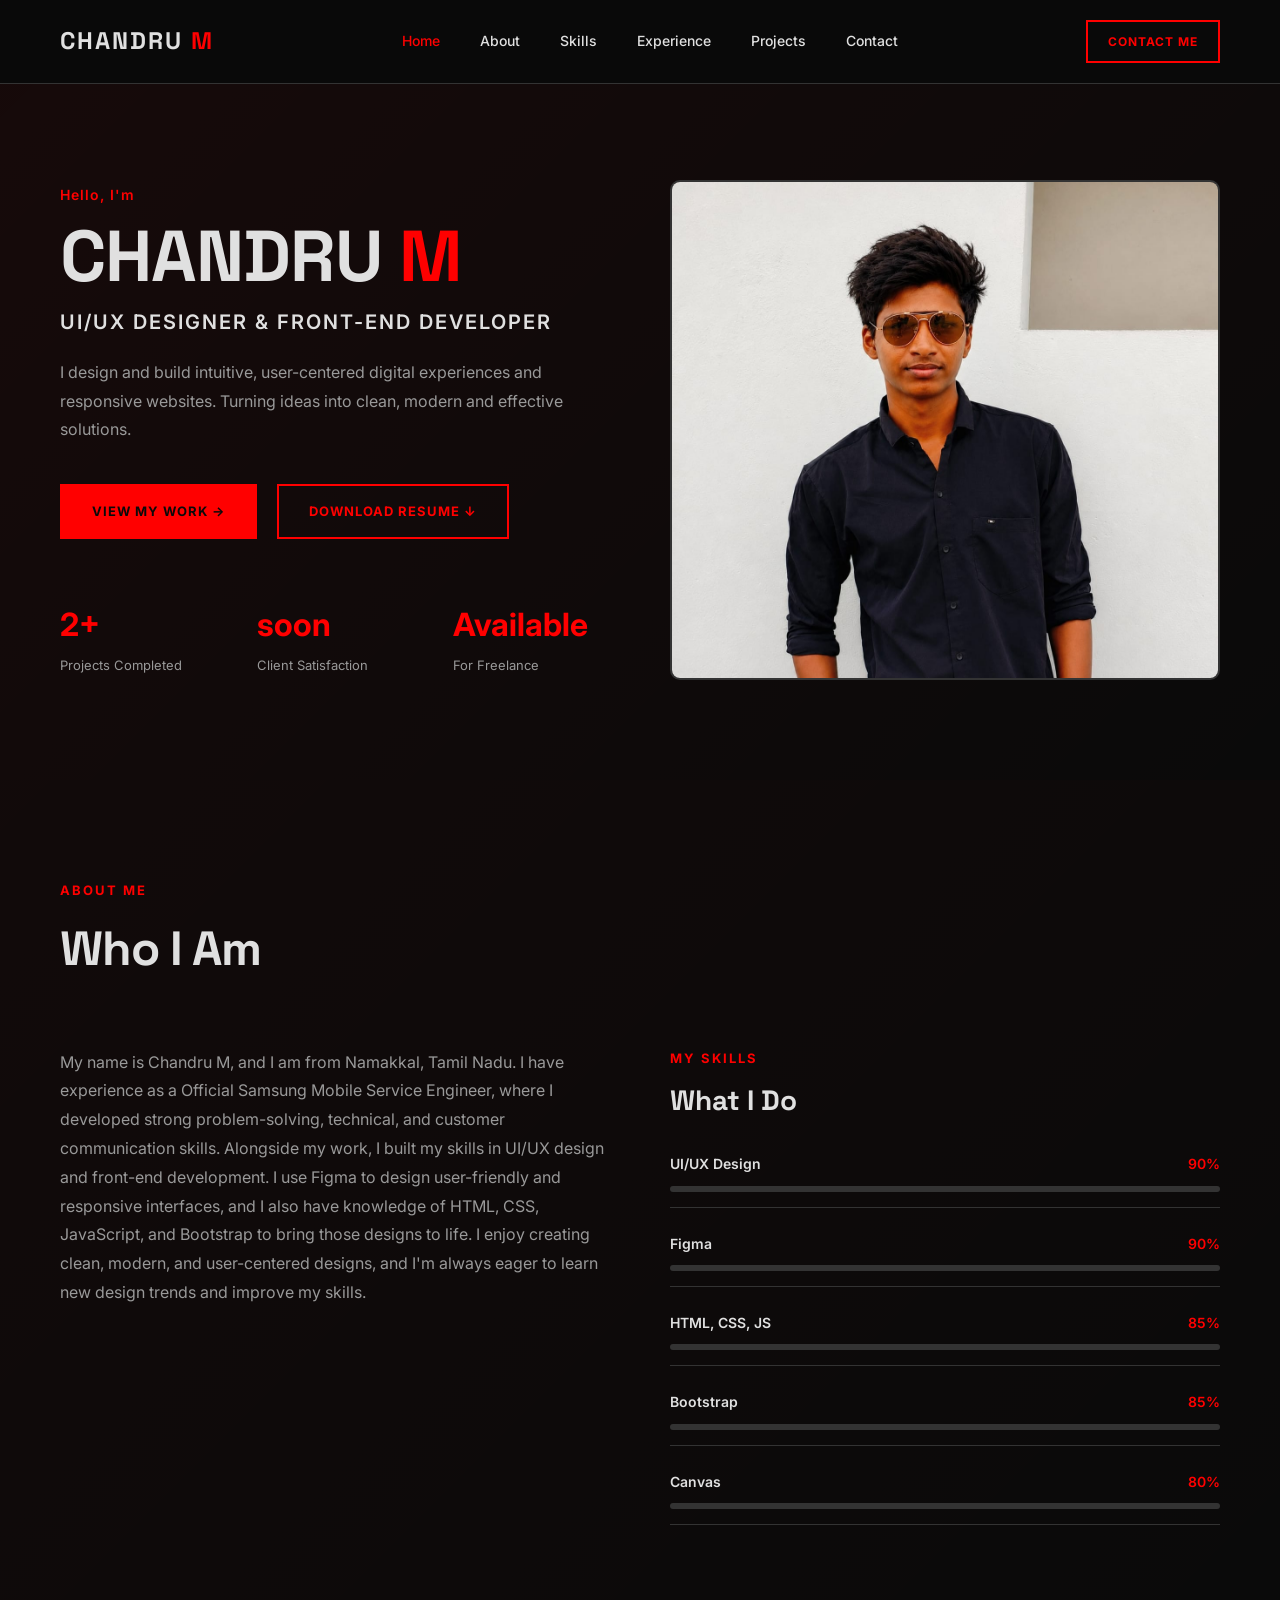
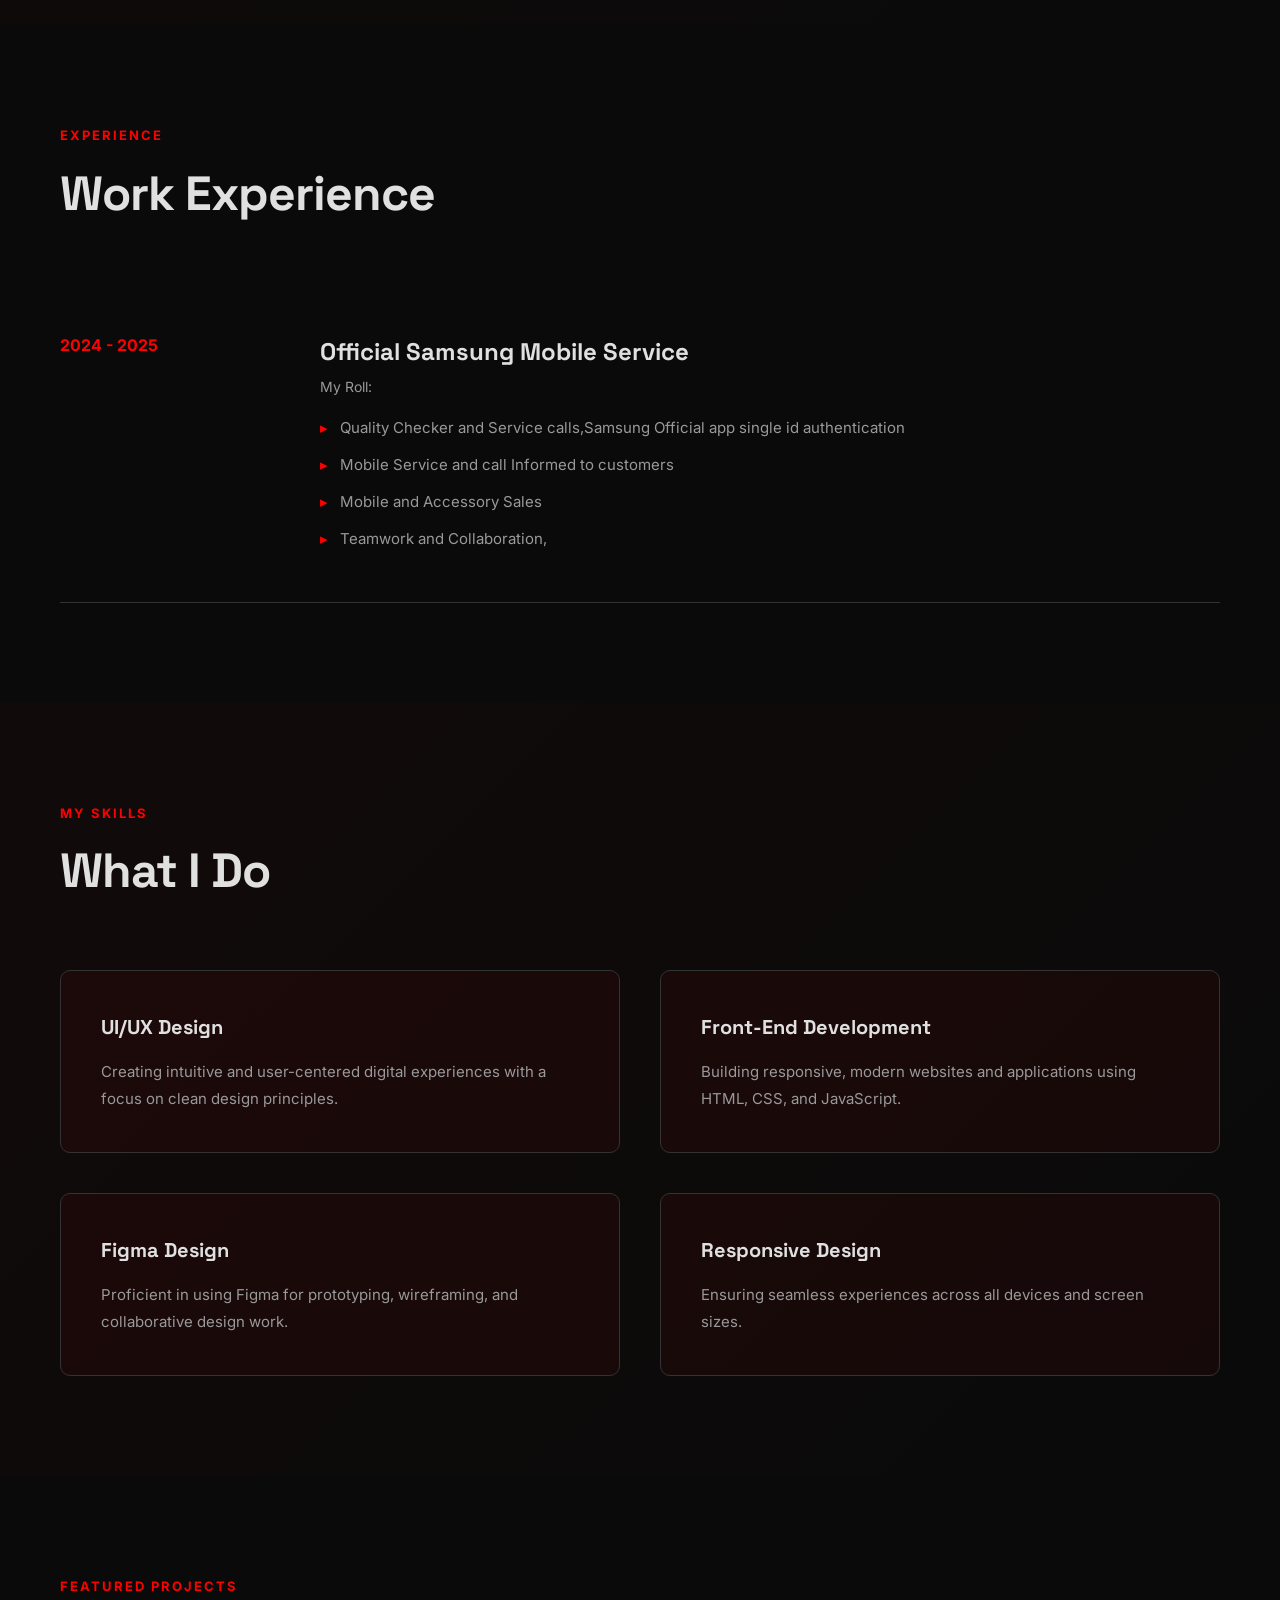
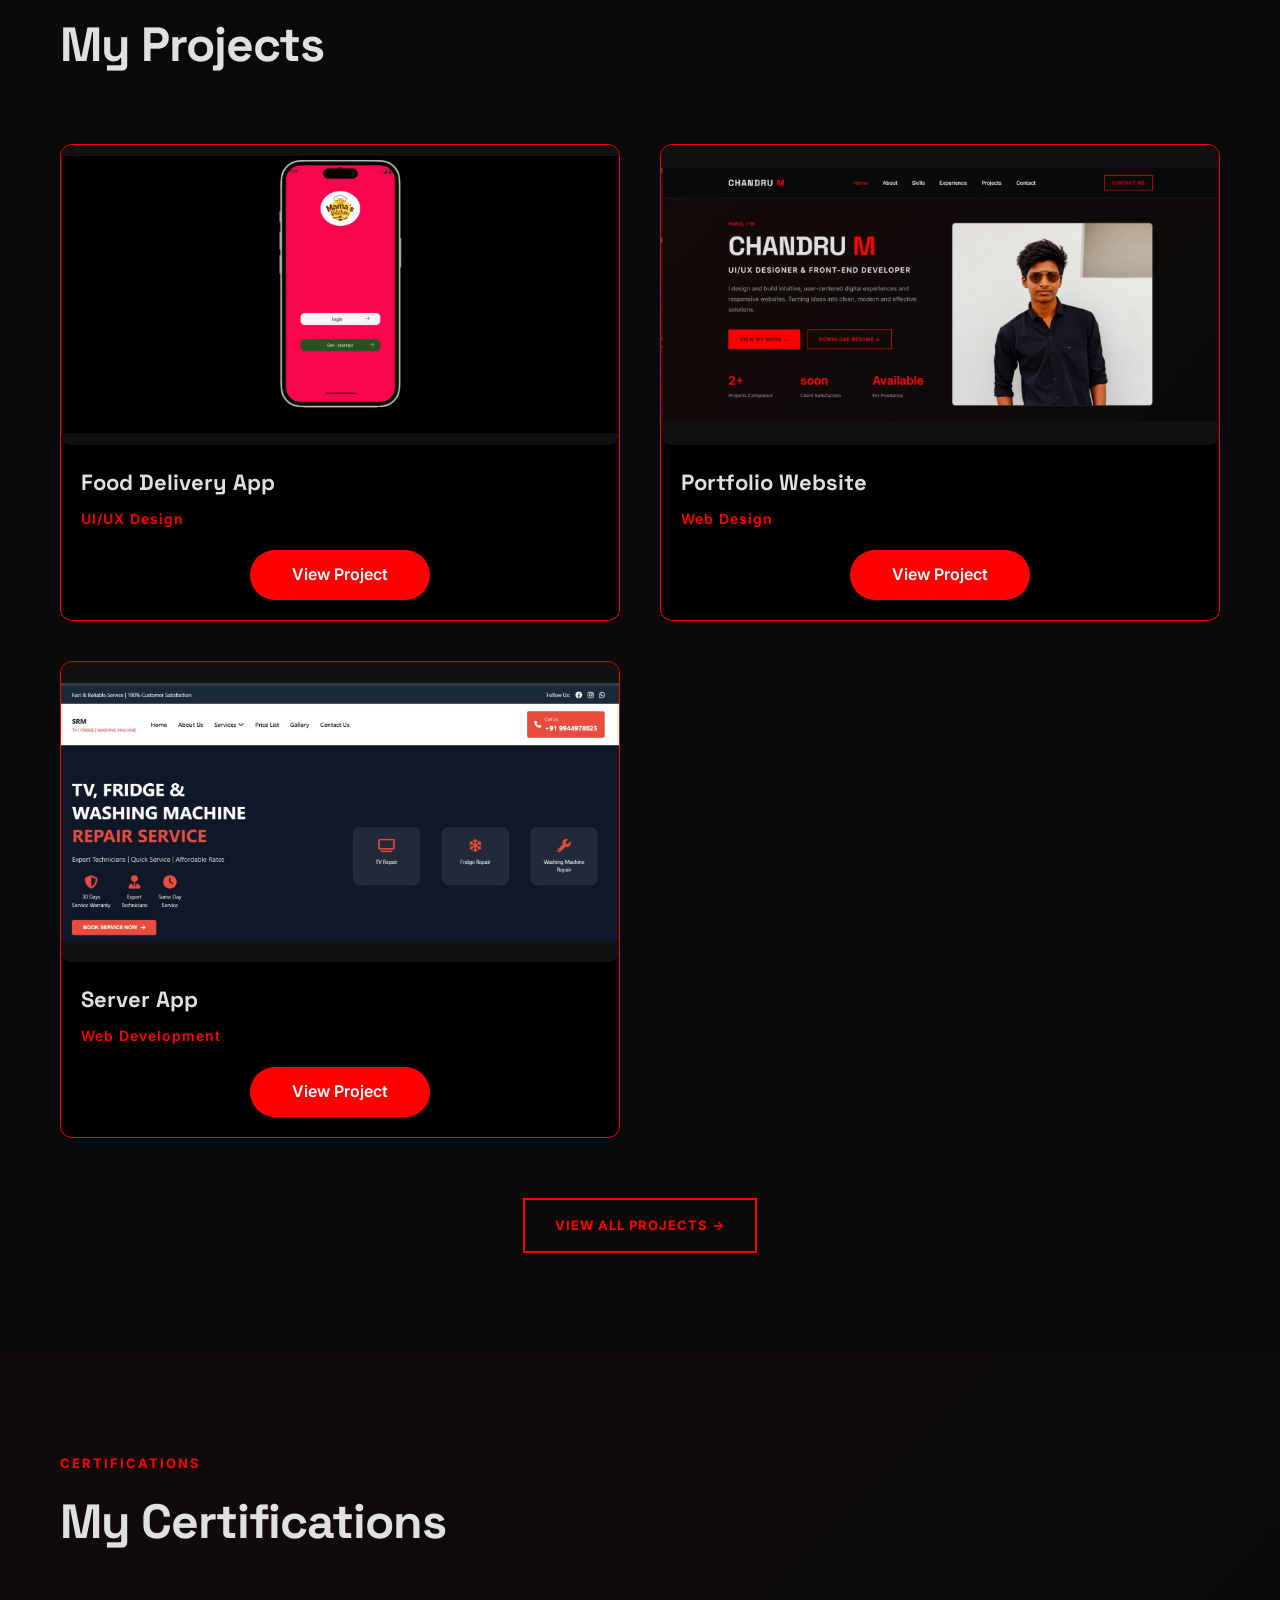
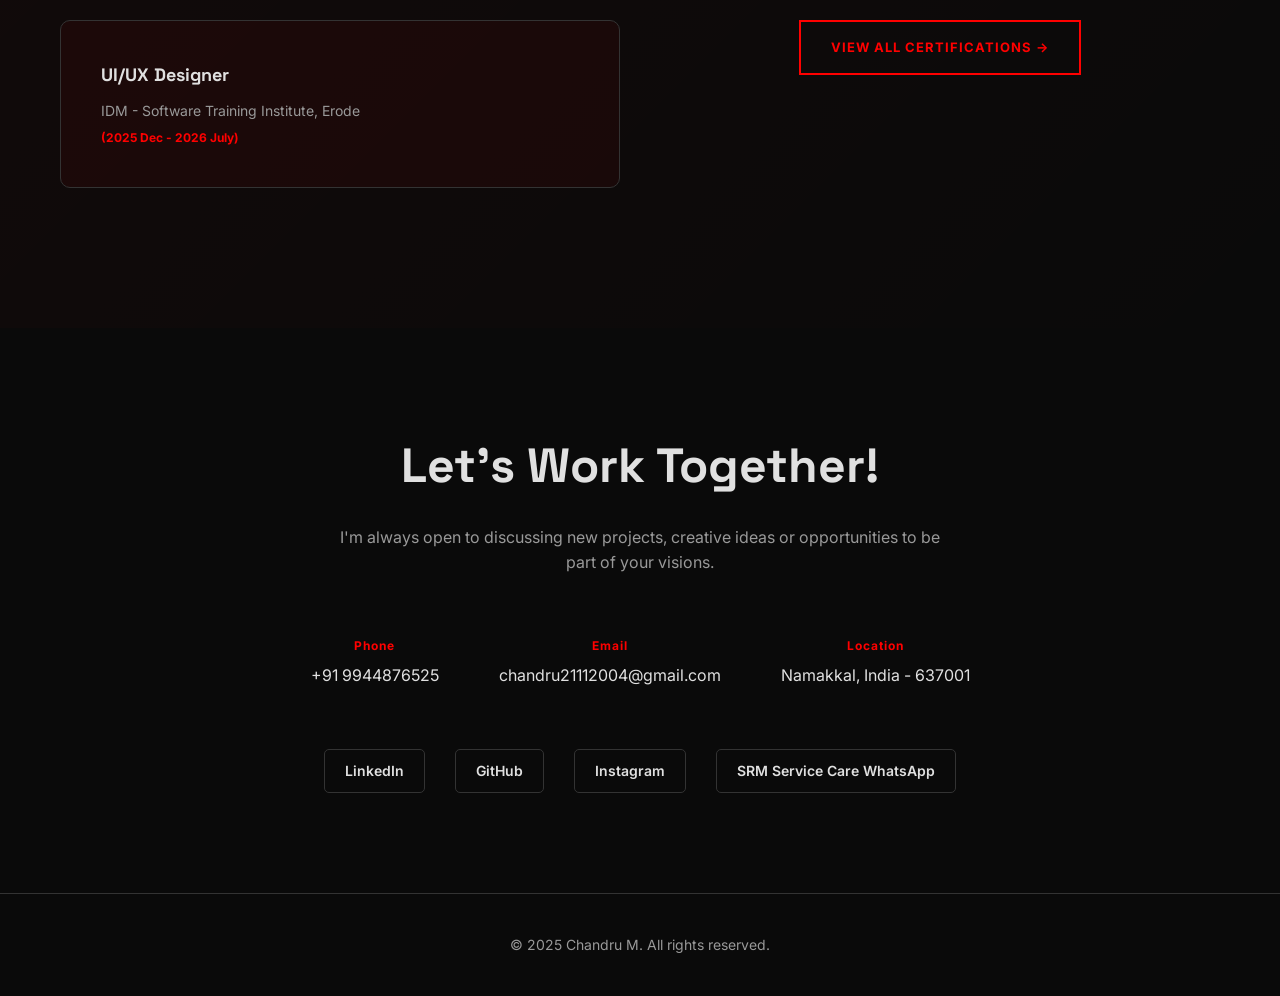
==== commit bdbfb9fc: "Fix HTML formatting and update contact email" ====
--- a/Index.html
+++ b/Index.html
@@ -275,7 +275,7 @@
                     </div>
                     <div class="contact-item">
                         <span class="contact-label">Email</span>
-                        <a href="mailto:chandru2411@gmail.com">chandru2411@gmail.com</a>
+                        <a href="mailto:chandru2411@gmail.com">chandru21112004@gmail.com</a>
                     </div>
                     <div class="contact-item">
                         <span class="contact-label">Location</span>
--- a/styles.css
+++ b/styles.css
@@ -812,3 +812,118 @@
         font-size: 30px;
     }
 }
+.project-image{
+    width:100%;
+    height:300px;
+    background:#111;
+    display:flex;
+    align-items:center;
+    justify-content:center;
+    overflow:hidden;
+}
+
+.project-image img{
+    width:100%;
+    height:100%;
+    object-fit:contain;   /* cover-க்கு பதிலா contain */
+    background:#111;
+}
+.project-card{
+    text-align:left;
+    padding:20px;
+}
+
+.project-btn{
+    display:block;
+    width:180px;
+    margin:20px auto 0;
+    text-align:center;
+}
+.project-card{
+    background: rgba(255,255,255,0.02);
+    border: 1px solid var(--border-color);
+    border-radius: 12px;
+    overflow: hidden;
+    transition: all .3s ease;
+    padding: 20px;
+    text-align: left;
+}
+
+.project-card:hover{
+    transform: translateY(-10px);
+    border-color: var(--primary-color);
+    box-shadow: 0 15px 35px rgba(255,0,0,.2);
+}
+
+.project-image{
+    width: 100%;
+    height: 300px;
+    background: #111;
+    display: flex;
+    align-items: center;
+    justify-content: center;
+    overflow: hidden;
+    border-radius: 10px;
+}
+
+.project-image img{
+    width: 100%;
+    height: 100%;
+    object-fit: contain;
+}
+
+.project-card h3{
+    margin-top: 20px;
+    font-size: 22px;
+    font-family: 'Space Grotesk', sans-serif;
+}
+
+.project-category{
+    color: var(--primary-color);
+    margin-top: 8px;
+    margin-bottom: 20px;
+    font-size: 14px;
+    font-weight: 600;
+}
+
+.project-btn{
+    display: block;
+    width: 180px;
+    margin: 0 auto;
+    padding: 12px 20px;
+    text-align: center;
+    background: var(--primary-color);
+    color: #fff;
+    text-decoration: none;
+    border-radius: 30px;
+    font-weight: 600;
+    transition: .3s;
+}
+
+.project-btn:hover{
+    background: #fff;
+    color: var(--primary-color);
+}
+.project-card{
+    background: #000;
+    border: 1px solid var(--primary-color);
+    border-radius: 12px;
+    overflow: hidden;
+    padding: 0;
+}
+.project-card h3,
+.project-category,
+.project-btn{
+    margin-left: 20px;
+    margin-right: 20px;
+}
+
+.project-card h3{
+    margin-top: 20px;
+}
+
+.project-btn{
+    display: block;
+    width: 180px;
+    margin: 20px auto;
+}
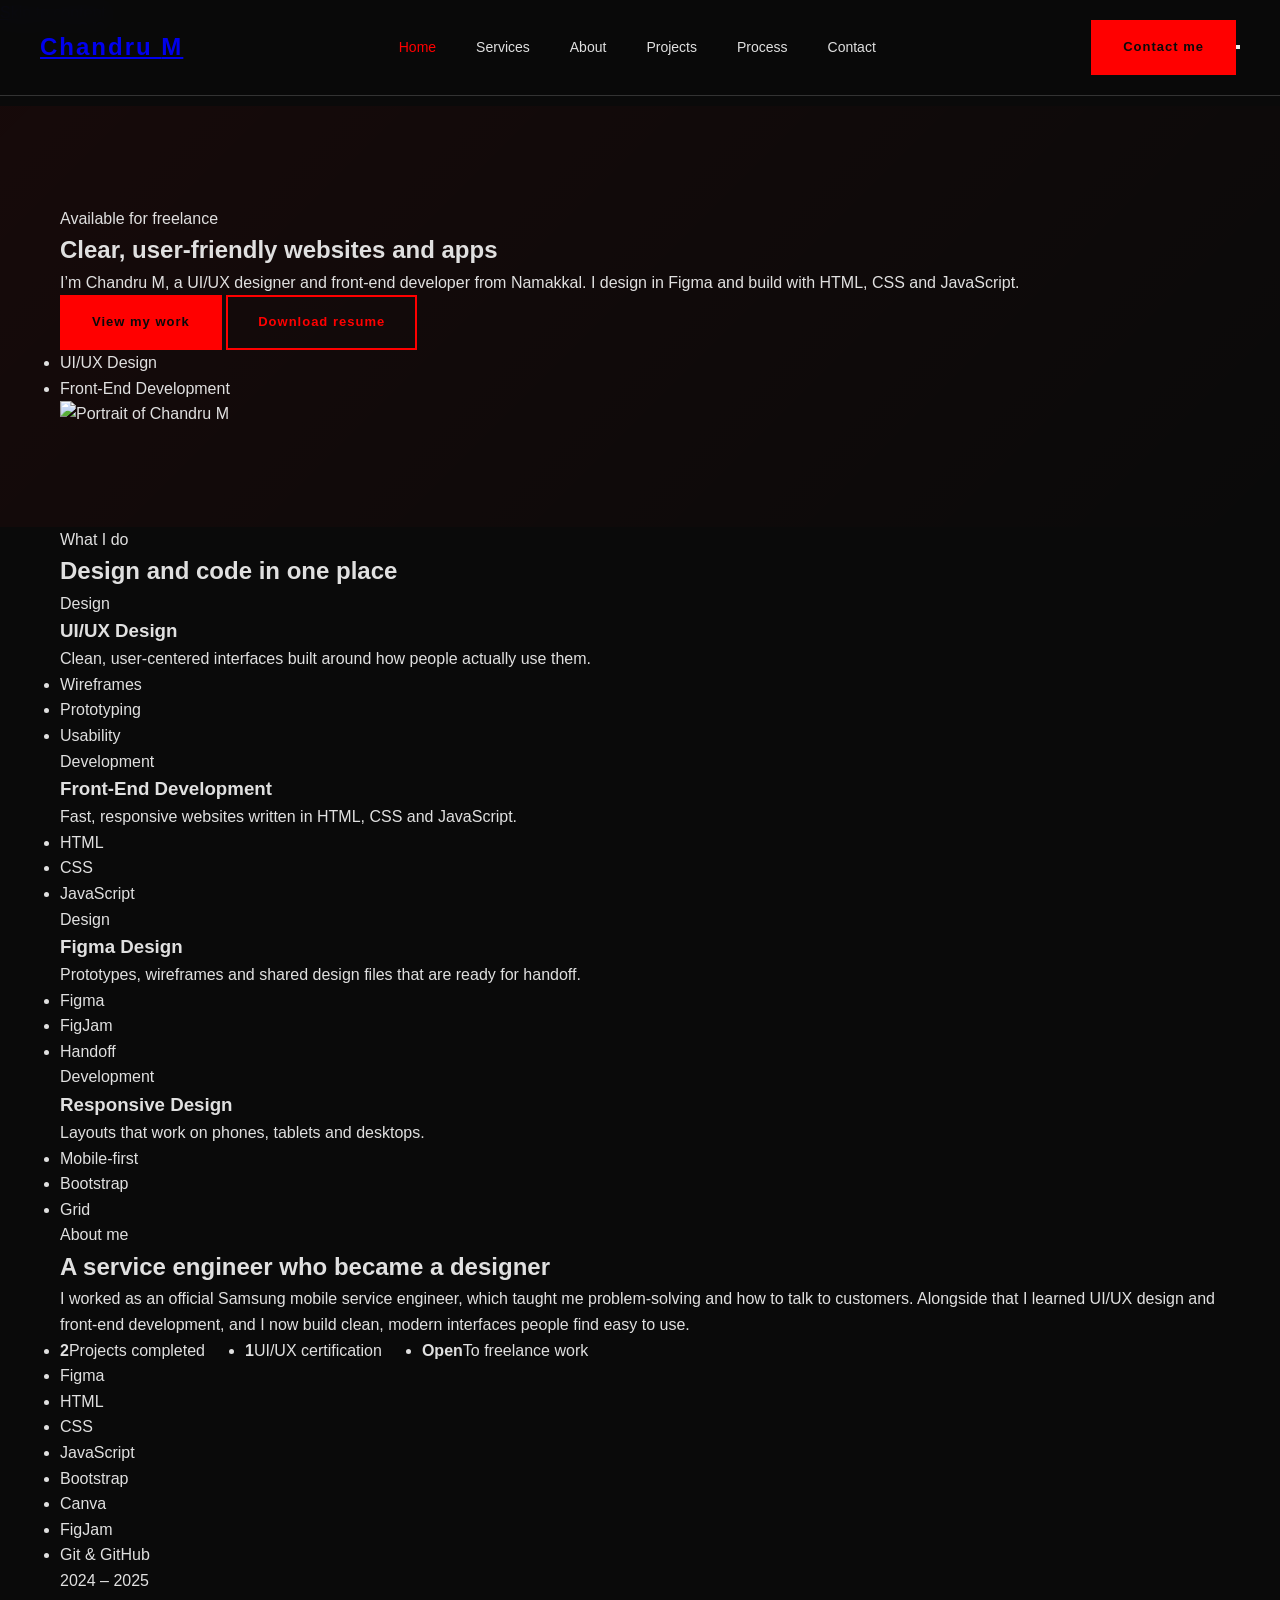
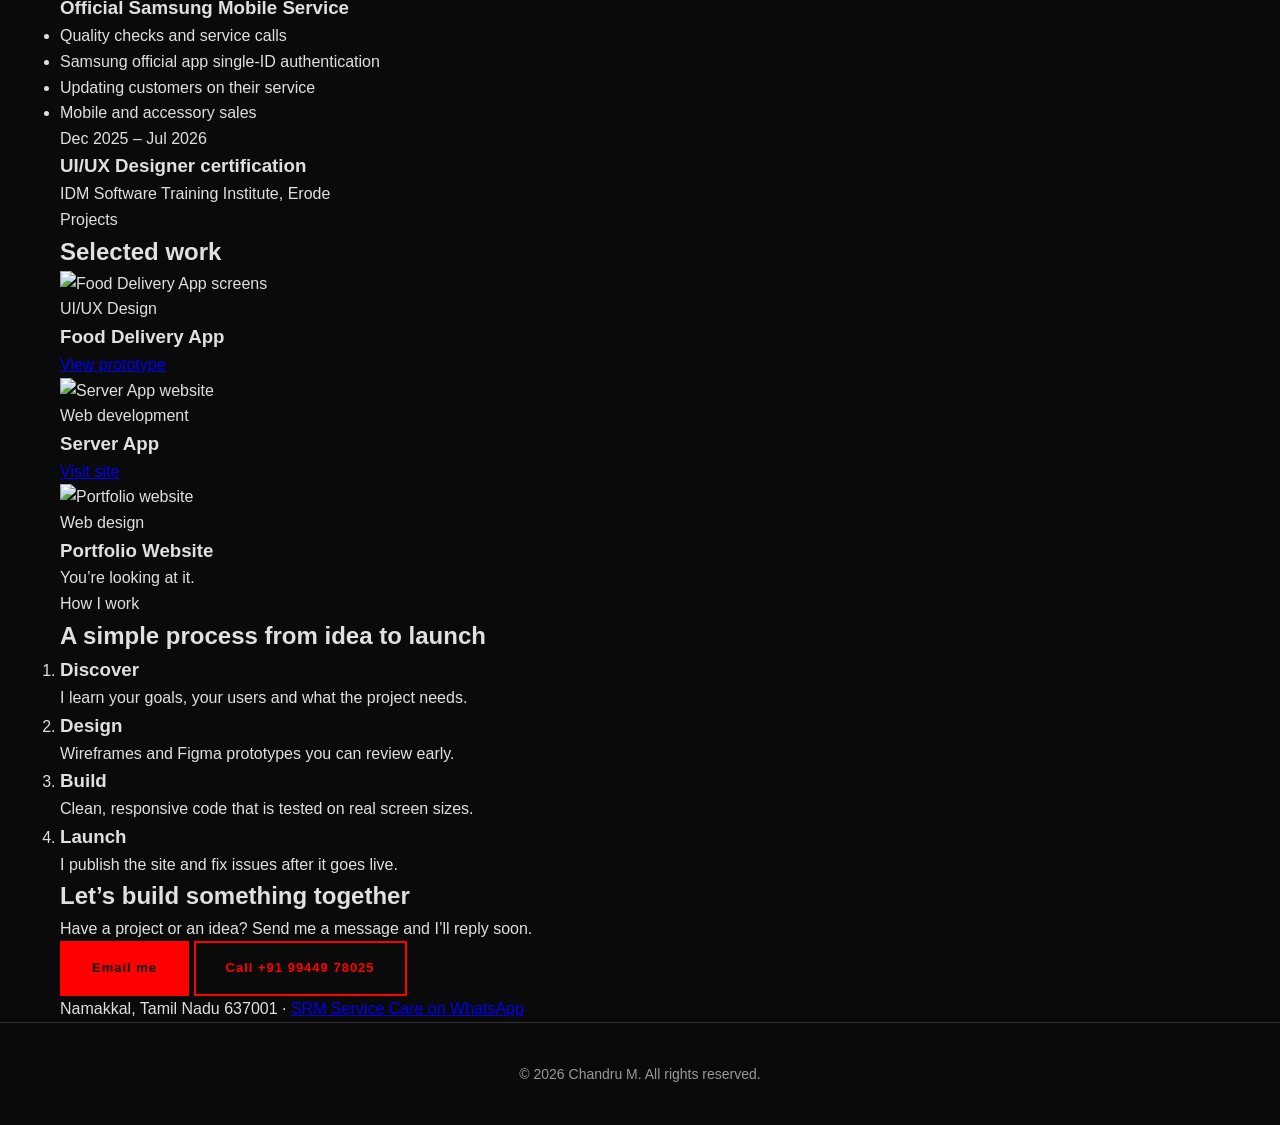
==== commit 9f04d291: "Update Index.html" ====
--- a/Index.html
+++ b/Index.html
@@ -1,303 +1,197 @@
 <!DOCTYPE html>
 <html lang="en">
 <head>
-    <meta charset="UTF-8">
-    <meta name="viewport" content="width=device-width, initial-scale=1.0">
-    <title>Chandru M  — UI/UX Designer & Front-end Developer</title>
-    <meta name="description" content="Chandru M is a UI/UX Designer and Front-end Developer crafting clean, user-centered digital products.">
-    <link rel="preconnect" href="https://fonts.googleapis.com">
-    <link rel="preconnect" href="https://fonts.gstatic.com" crossorigin>
-    <link href="https://fonts.googleapis.com/css2?family=Space+Grotesk:wght@400;500;600;700&family=Inter:wght@400;500;600&display=swap" rel="stylesheet">
-    <link rel="stylesheet" href="styles.css">
+<meta charset="UTF-8">
+<meta name="viewport" content="width=device-width, initial-scale=1.0">
+<title>Chandru M — UI/UX Designer &amp; Front-End Developer</title>
+<meta name="description" content="Chandru M is a UI/UX designer and front-end developer from Namakkal, building clean, user-centered websites and apps.">
+<link rel="preconnect" href="https://fonts.googleapis.com">
+<link rel="preconnect" href="https://fonts.gstatic.com" crossorigin>
+<link href="https://fonts.googleapis.com/css2?family=Poppins:wght@400;500;600&display=swap" rel="stylesheet">
+<link rel="stylesheet" href="styles.css">
+<script>document.documentElement.classList.add('js')</script>
+<script src="script.js" defer></script>
 </head>
 <body>
-    <!-- Header -->
-    <header class="site-header">
-        <div class="container">
-            <div class="header-inner">
-                <div class="brand">CHANDRU <span class="accent">M</span></div>
-                <nav class="main-nav">
-                    <a href="#home">Home</a>
-                    <a href="#about">About</a>
-                    <a href="#skills">Skills</a>
-                    <a href="#experience">Experience</a>
-                    <a href="#projects">Projects</a>
-                    <a href="#contact">Contact</a>
-                </nav>
-                <button class="mobile-toggle" type="button" aria-label="Toggle navigation" aria-expanded="false">
-                    <span></span>
-                    <span></span>
-                    <span></span>
-                </button>
-                <a class="contact-btn" href="tel:9944978025">CONTACT ME</a>
-            </div>
+<a class="skip" href="#main">Skip to content</a>
+
+<header class="site-header">
+  <div class="container header-inner">
+    <a class="brand" href="#home">Chandru <span>M</span></a>
+    <nav class="main-nav" id="nav" aria-label="Main">
+      <a href="#home">Home</a>
+      <a href="#services">Services</a>
+      <a href="#about">About</a>
+      <a href="#projects">Projects</a>
+      <a href="#process">Process</a>
+      <a href="#contact">Contact</a>
+    </nav>
+    <a class="btn btn-primary header-cta" href="tel:+919944978025">Contact me</a>
+    <button class="nav-toggle" type="button" aria-label="Toggle navigation" aria-expanded="false" aria-controls="nav"><span></span><span></span><span></span></button>
+  </div>
+</header>
+
+<main id="main">
+  <!-- Hero -->
+  <section id="home" class="section hero">
+    <div class="container grid hero-grid">
+      <div>
+        <p class="pill">Available for freelance</p>
+        <h1>Clear, user-friendly websites and apps</h1>
+        <p class="lead">I’m Chandru M, a UI/UX designer and front-end developer from Namakkal. I design in Figma and build with HTML, CSS and JavaScript.</p>
+        <div class="actions">
+          <a class="btn btn-primary" href="#projects">View my work</a>
+          <a class="btn btn-secondary" href="chandru-m-resume.pdf">Download resume</a>
         </div>
-    </header>
+        <ul class="chips"><li class="chip">UI/UX Design</li><li class="chip">Front-End Development</li></ul>
+      </div>
+      <img class="portrait" src="portrait.jpeg" alt="Portrait of Chandru M" width="480" height="600">
+    </div>
+  </section>
 
-    <!-- Hero Section -->
-    <section id="home" class="hero">
-        <div class="container">
-            <div class="hero-content">
-                <div class="hero-left">
-                    <p class="eyebrow">Hello, I'm</p>
-                    <h1 class="hero-title">CHANDRU <span>M</span></h1>
-                    <p class="hero-subtitle">UI/UX DESIGNER & FRONT-END DEVELOPER</p>
-                    <p class="hero-desc">I design and build intuitive, user-centered digital experiences and responsive websites. Turning ideas into clean, modern and effective solutions.</p>
-                    <div class="hero-buttons">
-                        <a href="#projects" class="btn btn-primary">VIEW MY WORK →</a>
-                        <a href="Chandru_M_Resume.pdf" download class="btn btn-secondary">DOWNLOAD RESUME ↓</a>
-                    </div>
-                    <div class="stats">
-                       
-                        <div class="stat">
-                            <div class="stat-value">2</div>
-                            <div class="stat-label">Projects Completed</div>
-                        </div>
-                        <div class="stat">
-                            <div class="stat-value">soon</div>
-                            <div class="stat-label">Client Satisfaction</div>
-                        </div>
-                        <div class="stat">
-                            <div class="stat-value">Available</div>
-                            <div class="stat-label">For Freelance</div>
-                        </div>
-                    </div>
-                </div>
-                <div class="hero-right">
-                    <div class="portrait-container">
-                        <div class="portrait-frame">
-                            <img src="joe21.jpeg" alt="Chandru M" class="portrait">
-                        </div>
-                    </div>
-                </div>
-            </div>
+  <!-- Services -->
+  <section id="services" class="section section-alt">
+    <div class="container">
+      <div class="section-head">
+        <p class="pill">What I do</p>
+        <h2>Design and code in one place</h2>
+      </div>
+      <div class="grid grid-2">
+        <article class="card">
+          <p class="label">Design</p>
+          <h3>UI/UX Design</h3>
+          <p>Clean, user-centered interfaces built around how people actually use them.</p>
+          <ul class="chips"><li class="chip">Wireframes</li><li class="chip">Prototyping</li><li class="chip">Usability</li></ul>
+        </article>
+        <article class="card">
+          <p class="label">Development</p>
+          <h3>Front-End Development</h3>
+          <p>Fast, responsive websites written in HTML, CSS and JavaScript.</p>
+          <ul class="chips"><li class="chip">HTML</li><li class="chip">CSS</li><li class="chip">JavaScript</li></ul>
+        </article>
+        <article class="card">
+          <p class="label">Design</p>
+          <h3>Figma Design</h3>
+          <p>Prototypes, wireframes and shared design files that are ready for handoff.</p>
+          <ul class="chips"><li class="chip">Figma</li><li class="chip">FigJam</li><li class="chip">Handoff</li></ul>
+        </article>
+        <article class="card">
+          <p class="label">Development</p>
+          <h3>Responsive Design</h3>
+          <p>Layouts that work on phones, tablets and desktops.</p>
+          <ul class="chips"><li class="chip">Mobile-first</li><li class="chip">Bootstrap</li><li class="chip">Grid</li></ul>
+        </article>
+      </div>
+    </div>
+  </section>
+
+  <!-- About -->
+  <section id="about" class="section">
+    <div class="container grid about-grid">
+      <div>
+        <p class="pill">About me</p>
+        <h2>A service engineer who became a designer</h2>
+        <p class="lead">I worked as an official Samsung mobile service engineer, which taught me problem-solving and how to talk to customers. Alongside that I learned UI/UX design and front-end development, and I now build clean, modern interfaces people find easy to use.</p>
+        <ul class="stats">
+          <li><strong>2</strong><span>Projects completed</span></li>
+          <li><strong>1</strong><span>UI/UX certification</span></li>
+          <li><strong>Open</strong><span>To freelance work</span></li>
+        </ul>
+        <ul class="chips"><li class="chip">Figma</li><li class="chip">HTML</li><li class="chip">CSS</li><li class="chip">JavaScript</li><li class="chip">Bootstrap</li><li class="chip">Canva</li><li class="chip">FigJam</li><li class="chip">Git &amp; GitHub</li></ul>
+      </div>
+      <div class="stack">
+        <article class="card">
+          <p class="label">2024 – 2025</p>
+          <h3>Official Samsung Mobile Service</h3>
+          <ul class="tasks">
+            <li>Quality checks and service calls</li>
+            <li>Samsung official app single-ID authentication</li>
+            <li>Updating customers on their service</li>
+            <li>Mobile and accessory sales</li>
+          </ul>
+        </article>
+        <article class="card">
+          <p class="label">Dec 2025 – Jul 2026</p>
+          <h3>UI/UX Designer certification</h3>
+          <p>IDM Software Training Institute, Erode</p>
+        </article>
+      </div>
+    </div>
+  </section>
+
+  <!-- Projects -->
+  <section id="projects" class="section section-alt">
+    <div class="container">
+      <div class="section-head">
+        <p class="pill">Projects</p>
+        <h2>Selected work</h2>
+      </div>
+      <div class="grid grid-3">
+        <article class="card project">
+          <img src="food-app.jpeg" alt="Food Delivery App screens" width="640" height="400" loading="lazy">
+          <div class="project-body">
+            <p class="label">UI/UX Design</p>
+            <h3>Food Delivery App</h3>
+            <a class="link" href="https://www.figma.com/proto/uHW7jeHE4kthroqbO33f2J/Food-app?node-id=85-264&amp;t=EBeBvAOnisdo7uKQ-1&amp;scaling=scale-down&amp;content-scaling=fixed&amp;page-id=0%3A1&amp;starting-point-node-id=3%3A2&amp;show-proto-sidebar=1" target="_blank" rel="noopener noreferrer">View prototype</a>
+          </div>
+        </article>
+        <article class="card project">
+          <img src="server-app.jpeg" alt="Server App website" width="640" height="400" loading="lazy">
+          <div class="project-body">
+            <p class="label">Web development</p>
+            <h3>Server App</h3>
+            <a class="link" href="https://serveer.netlify.app/" target="_blank" rel="noopener noreferrer">Visit site</a>
+          </div>
+        </article>
+        <article class="card project">
+          <img src="portfolio-site.jpeg" alt="Portfolio website" width="640" height="400" loading="lazy">
+          <div class="project-body">
+            <p class="label">Web design</p>
+            <h3>Portfolio Website</h3>
+            <p>You’re looking at it.</p>
+          </div>
+        </article>
+      </div>
+    </div>
+  </section>
+
+  <!-- Process -->
+  <section id="process" class="section">
+    <div class="container">
+      <div class="section-head">
+        <p class="pill">How I work</p>
+        <h2>A simple process from idea to launch</h2>
+      </div>
+      <ol class="grid process">
+        <li class="card"><h3>Discover</h3><p>I learn your goals, your users and what the project needs.</p></li>
+        <li class="card"><h3>Design</h3><p>Wireframes and Figma prototypes you can review early.</p></li>
+        <li class="card"><h3>Build</h3><p>Clean, responsive code that is tested on real screen sizes.</p></li>
+        <li class="card"><h3>Launch</h3><p>I publish the site and fix issues after it goes live.</p></li>
+      </ol>
+    </div>
+  </section>
+
+  <!-- Contact -->
+  <section id="contact" class="section">
+    <div class="container">
+      <div class="cta">
+        <h2>Let’s build something together</h2>
+        <p>Have a project or an idea? Send me a message and I’ll reply soon.</p>
+        <div class="actions">
+          <a class="btn btn-primary" href="mailto:chandru21112004@gmail.com">Email me</a>
+          <a class="btn btn-secondary" href="tel:+919944978025">Call +91 99449 78025</a>
         </div>
-    </section>
+        <p class="meta">Namakkal, Tamil Nadu 637001 · <a href="https://whatsapp.com/channel/0029VbD7EVhJP212iAhdic1R" target="_blank" rel="noopener noreferrer">SRM Service Care on WhatsApp</a></p>
+      </div>
+    </div>
+  </section>
+</main>
 
-    <!-- About Section -->
-    <section id="about" class="about">
-        
-        <div class="container">
-            <div class="section-header">
-                <p class="section-label">ABOUT ME</p>
-                <h2>Who I Am</h2>
-            </div>
-            <div class="about-content">
-                <div class="about-text">
-                    <p>My name is Chandru M, and I am from Namakkal, Tamil Nadu. I have experience as a Official Samsung Mobile Service Engineer, where I developed strong problem-solving, technical, and customer communication skills. Alongside my work, I built my skills in UI/UX design and front-end development. I use Figma to design user-friendly and responsive interfaces, and I also have knowledge of HTML, CSS, JavaScript, and Bootstrap to bring those designs to life. I enjoy creating clean, modern, and user-centered designs, and I'm always eager to learn new design trends and improve my skills.</p>
-                </div>
-                <div class="skills-panel">
-                    <p class="section-label">MY SKILLS</p>
-                    <h3>What I Do</h3>
-                    <div class="skills-list">
-                        <div class="skill-item">
-                            <div class="skill-header">
-                                <span>UI/UX Design</span>
-                                <span class="skill-percent">90%</span>
-                            </div>
-                            <div class="skill-bar"><div class="skill-fill" style="width: 90%"></div></div>
-                        </div>
-                        <div class="skill-item">
-                            <div class="skill-header">
-                                <span>Figma</span>
-                                <span class="skill-percent">90%</span>
-                            </div>
-                            <div class="skill-bar"><div class="skill-fill" style="width: 90%"></div></div>
-                        </div>
-                        <div class="skill-item">
-                            <div class="skill-header">
-                                <span>HTML, CSS, JS</span>
-                                <span class="skill-percent">85%</span>
-                            </div>
-                            <div class="skill-bar"><div class="skill-fill" style="width: 85%"></div></div>
-                        </div>
-                        <div class="skill-item">
-                            <div class="skill-header">
-                                <span>Bootstrap</span>
-                                <span class="skill-percent">85%</span>
-                            </div>
-                            <div class="skill-bar"><div class="skill-fill" style="width: 85%"></div></div>
-                        </div>
-                        <div class="skill-item">
-                            <div class="skill-header">
-                                <span>Canvas</span>
-                                <span class="skill-percent">80%</span>
-                            </div>
-                            <div class="skill-bar"><div class="skill-fill" style="width: 80%"></div></div>
-                        </div>
-                    </div>
-                </div>
-            </div>
-        </div>
-    </section>
-
-    <!-- Experience Section -->
-    <section id="experience" class="experience">
-        <div class="container">
-            <div class="section-header">
-                <p class="section-label">EXPERIENCE</p>
-                <h2>Work Experience</h2>
-            </div>
-            <div class="experience-item">
-                <div class="exp-date">2024 - 2025</div>
-                <div class="exp-content">
-                    <h3>Official  Samsung Mobile Service</h3>
-                    <p class="exp-company">My Roll:</p>
-                    <ul class="exp-tasks">
-                        <li> Quality Checker and Service calls,Samsung Official app single id authentication</li>
-                        <li>Mobile Service and call Informed to customers</li>
-                        <li>Mobile and Accessory Sales</li>
-                        <li>Teamwork and Collaboration,</li>
-                    </ul>
-                </div>
-            </div>
-        </div>
-    </section>
-
-    <!-- Skills Section -->
-    <section id="skills" class="skills-section">
-        <div class="container">
-            <div class="section-header">
-                <p class="section-label">MY SKILLS</p>
-                <h2>What I Do</h2>
-            </div>
-            <div class="skills-grid">
-                <div class="skill-box">
-                    <h3>UI/UX Design</h3>
-                    <p>Creating intuitive and user-centered digital experiences with a focus on clean design principles.</p>
-                </div>
-                <div class="skill-box">
-                    <h3>Front-End Development</h3>
-                    <p>Building responsive, modern websites and applications using HTML, CSS, and JavaScript.</p>
-                </div>
-                <div class="skill-box">
-                    <h3>Figma Design</h3>
-                    <p>Proficient in using Figma for prototyping, wireframing, and collaborative design work.</p>
-                </div>
-                <div class="skill-box">
-                    <h3>Responsive Design</h3>
-                    <p>Ensuring seamless experiences across all devices and screen sizes.</p>
-                </div>
-            </div>
-        </div>
-    </section>
-
-    <!-- Projects Section -->
-  <section id="projects" class="projects">
-    <div class="container">
-        <div class="section-header">
-            <p class="section-label">FEATURED PROJECTS</p>
-            <h2>My Projects</h2>
-        </div>
-
-        <div class="projects-grid">
-
-            <!-- Food App -->
-            <div class="project-card">
-                <div class="project-image">
-                    <img src="foodapp.jpeg" alt="Food Delivery App">
-                </div>
-                <h3>Food Delivery App</h3>
-                <p class="project-category">UI/UX Design</p>
-
-                <a href="https://www.figma.com/proto/uHW7jeHE4kthroqbO33f2J/Food-app?node-id=9-2&t=A0gVbRRC3ylwvlz4-1&scaling=scale-down&content-scaling=fixed&page-id=0%3A1&starting-point-node-id=3%3A2&show-proto-sidebar=1"
-                   target="_blank"
-                   class="project-btn">
-                    View Project
-                </a>
-            </div>
-
-            <!-- Portfolio -->
-            <div class="project-card">
-                <div class="project-image">
-                    <img src="portfolio image.jpeg" alt="Portfolio Website">
-                </div>
-                <h3>Portfolio Website</h3>
-                <p class="project-category">Web Design</p>
-
-                <a href="#" class="project-btn">
-                    View Project
-                </a>
-            </div>
-
-            <!-- Server App -->
-            <div class="project-card">
-                <div class="project-image">
-                    <img src="WhatsApp Image 2026-07-11 at 8.14.56 PM.jpeg" alt="Server App">
-                </div>
-                <h3>Server App</h3>
-                <p class="project-category">Web Development</p>
-
-                <a href="https://serveer.netlify.app/"
-                   target="_blank"
-                   class="project-btn">
-                    View Project
-                </a>
-            </div>
-
-        </div>
-
-        <div class="view-all">
-            <a href="#" class="btn btn-secondary">VIEW ALL PROJECTS →</a>
-        </div>
-    </div>
-</section>
-
-    <!-- Certifications Section -->
-    <section id="certifications" class="certifications">
-        <div class="container">
-            <div class="section-header">
-                <p class="section-label">CERTIFICATIONS</p>
-                <h2>My Certifications</h2>
-            </div>
-            <div class="certifications-grid">
-                <div class="cert-card">
-                    <h3>UI/UX Designer</h3>
-                    <p class="cert-issuer">IDM - Software Training Institute, Erode</p>
-                    <p class="cert-date">(2025 Dec - 2026 July)</p>
-                </div>
-            <div class="view-certs">
-                <a href="#" class="btn btn-secondary">VIEW ALL CERTIFICATIONS →</a>
-            </div>
-        </div>
-    </section>
-
-    <!-- Contact Section -->
-    <section id="contact" class="contact">
-        <div class="container">
-            <div class="contact-content">
-                <h2>Let's Work Together!</h2>
-                <p>I'm always open to discussing new projects, creative ideas or opportunities to be part of your visions.</p>
-                <div class="contact-info">
-                    <div class="contact-item">
-                        <span class="contact-label">Phone</span>
-                        <a href="tel:+919944876525">+91 9944876525</a>
-                    </div>
-                    <div class="contact-item">
-                        <span class="contact-label">Email</span>
-                        <a href="mailto:chandru2411@gmail.com">chandru21112004@gmail.com</a>
-                    </div>
-                    <div class="contact-item">
-                        <span class="contact-label">Location</span>
-                        <p>Namakkal, India - 637001</p>
-                    </div>
-                </div>
-                <div class="social-links">
-                    <a href="#" class="social-icon">LinkedIn</a>
-                    <a href="#" class="social-icon">GitHub</a>
-                    <a href="#" class="social-icon">Instagram</a>
-                    <a href="https://whatsapp.com/channel/0029VbD7EVhJP212iAhdic1R" target="_blank" class="social-icon">SRM Service Care WhatsApp</a>
-                </div>
-            </div>
-        </div>
-    </section>
-
-    <!-- Footer -->
-    <footer class="footer">
-        <div class="container">
-            <p>&copy; 2025 Chandru M. All rights reserved.</p>
-        </div>
-    </footer>
+<footer class="footer">
+  <div class="container"><p>© 2026 Chandru M. All rights reserved.</p></div>
+</footer>
+</body>
+</html>
 
     <script src="script.js"></script>
 </body>
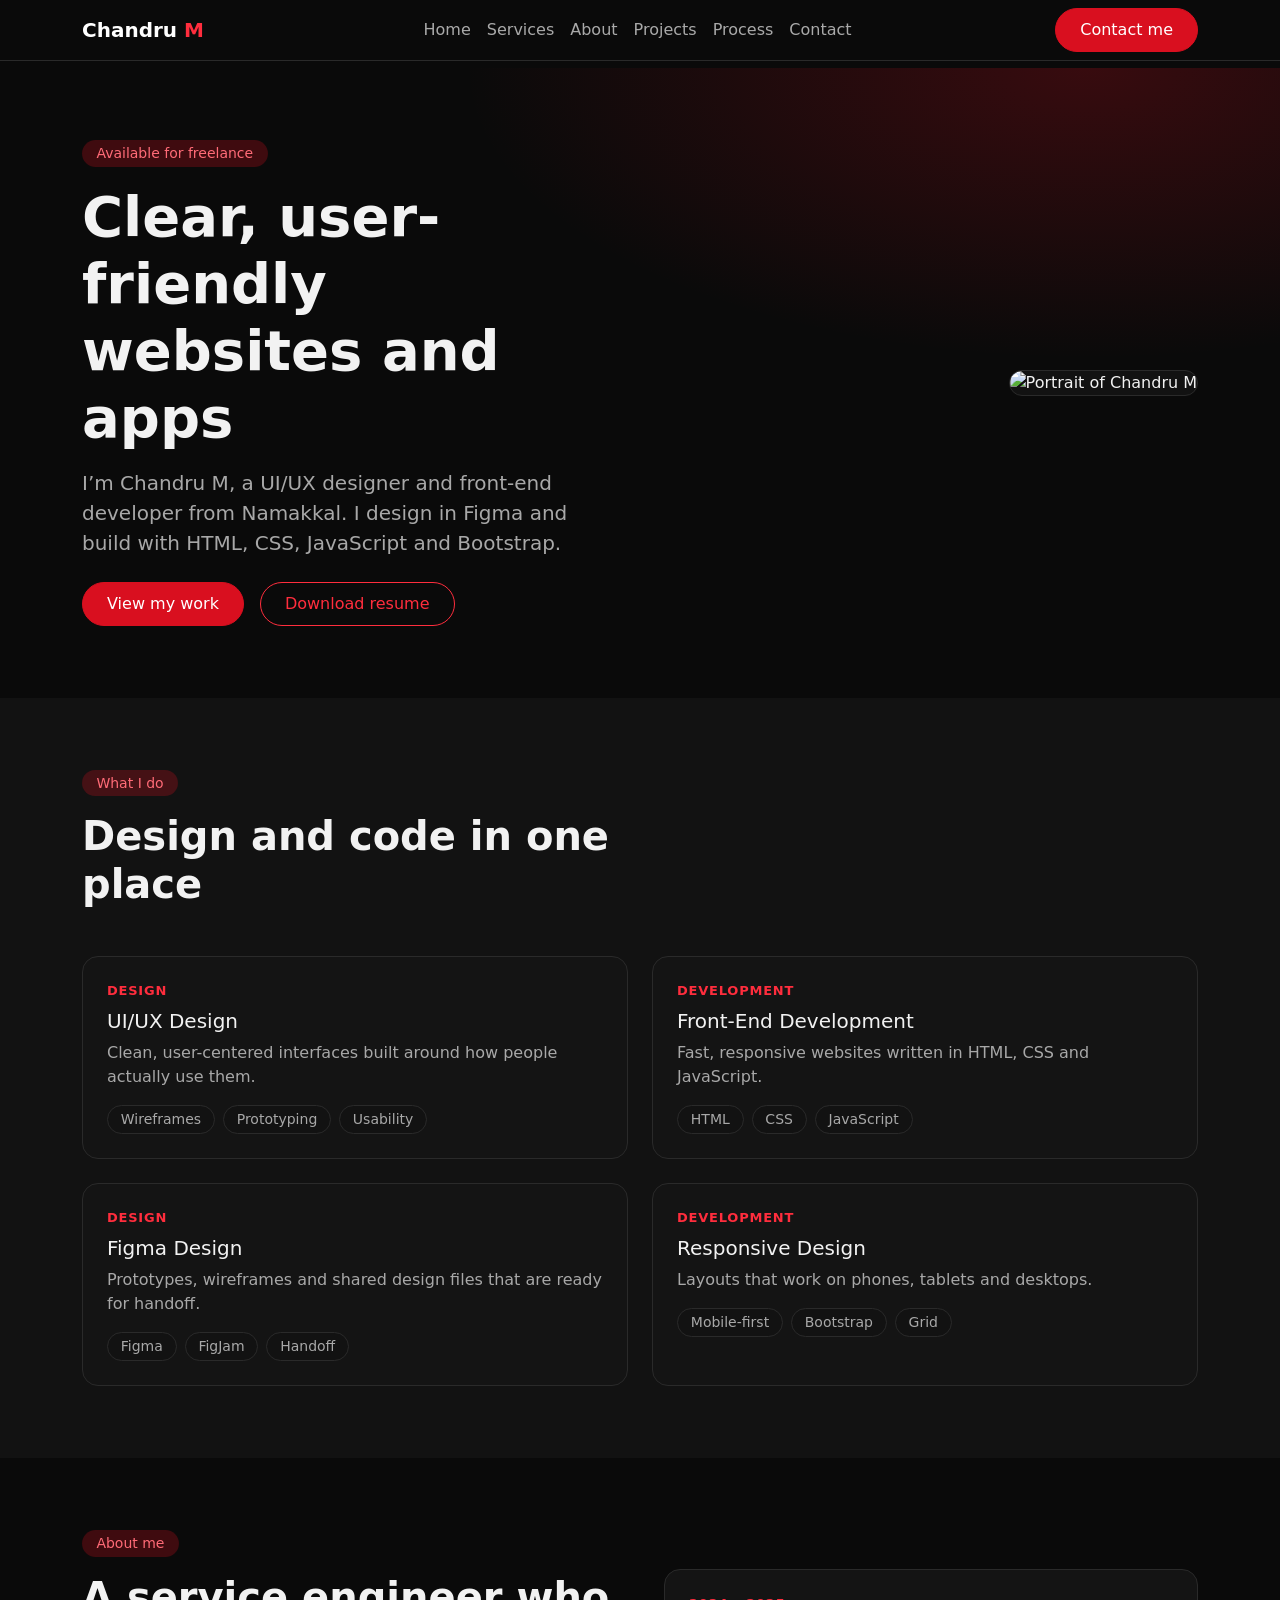
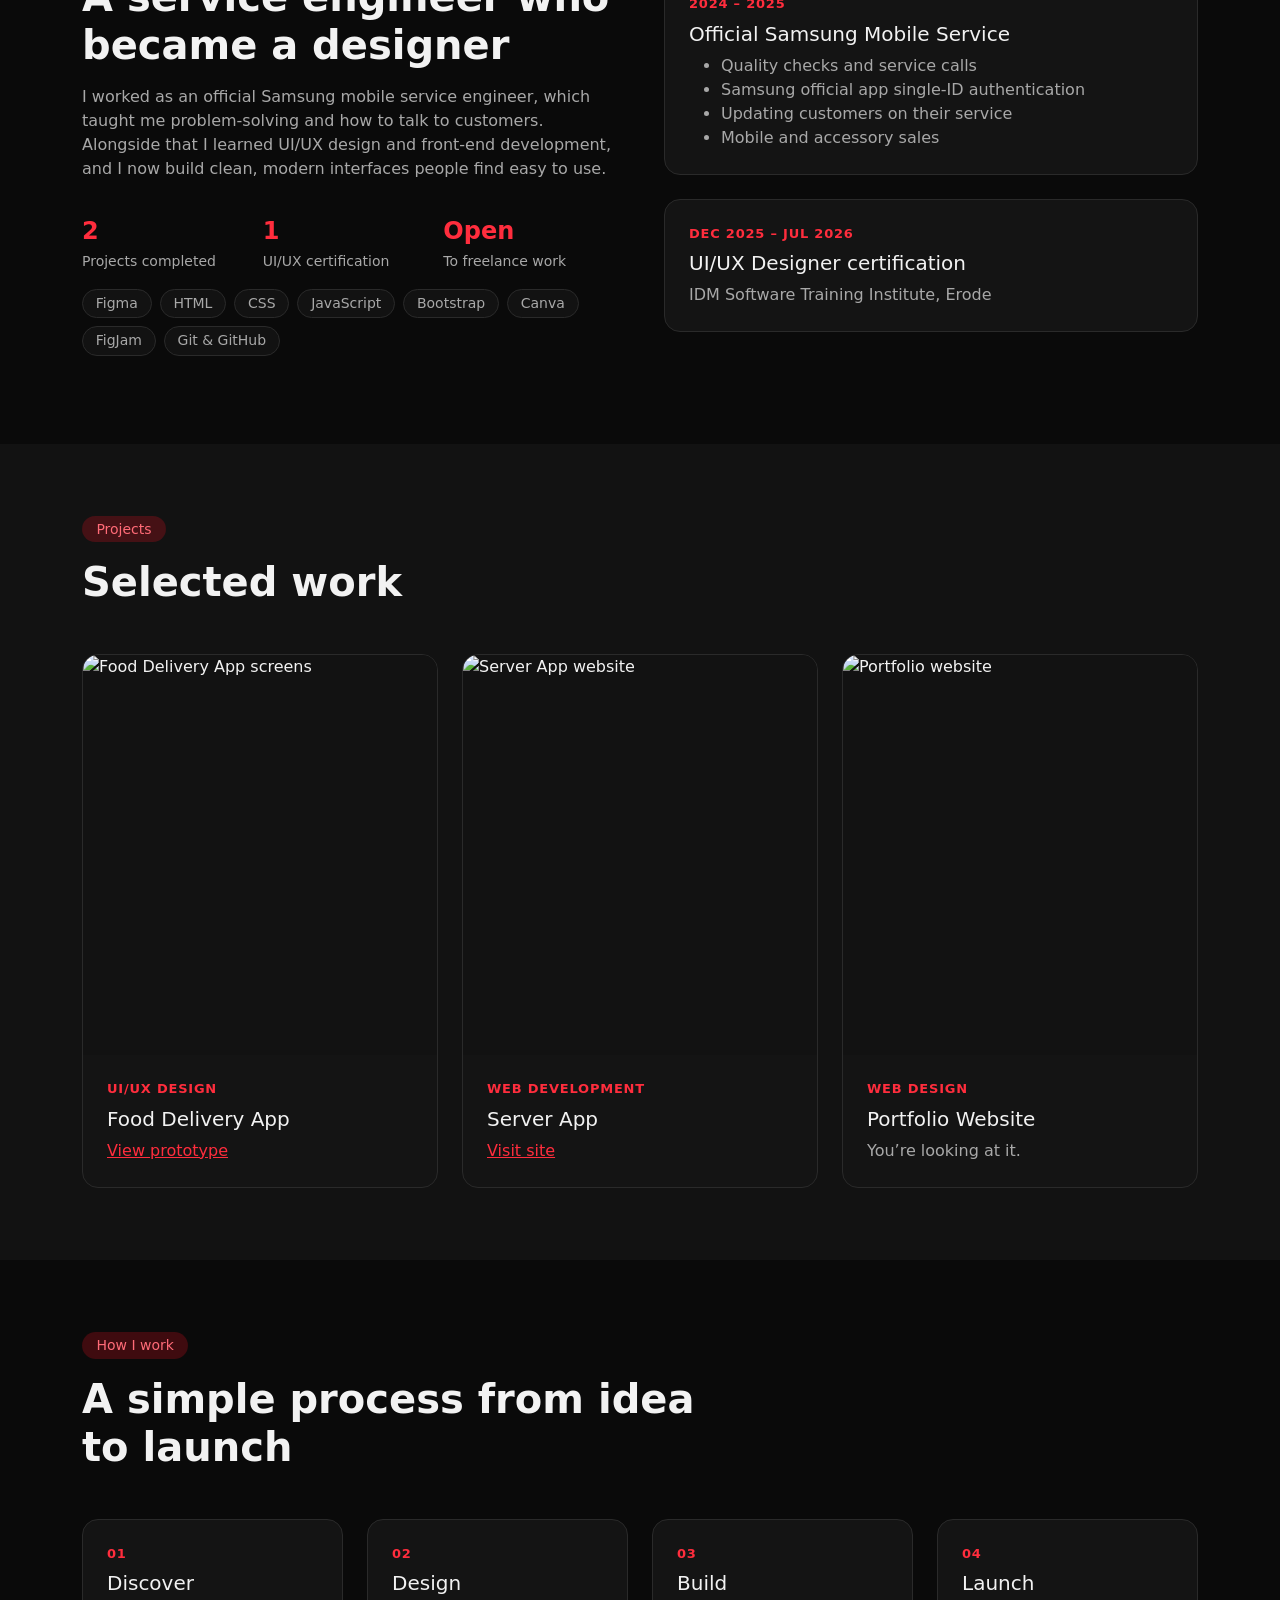
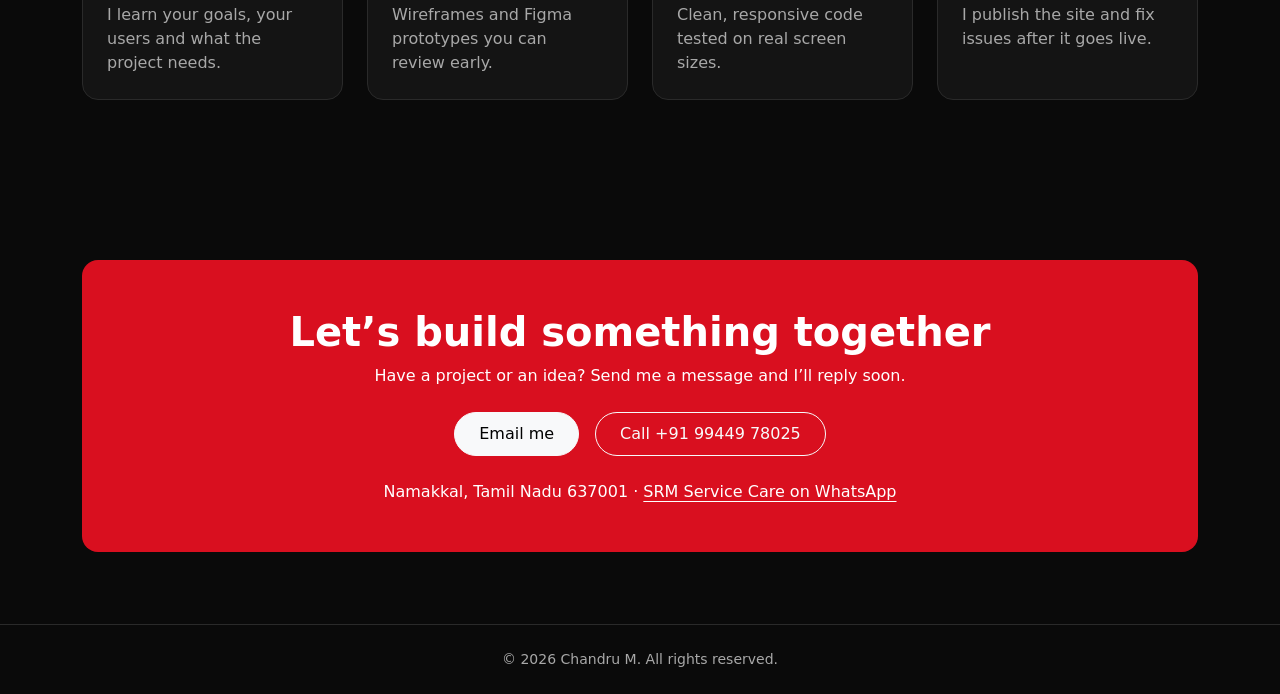
==== commit e88779ed: "Update Index.html" ====
--- a/Index.html
+++ b/Index.html
@@ -1,5 +1,5 @@
 <!DOCTYPE html>
-<html lang="en">
+<html lang="en" data-bs-theme="dark">
 <head>
 <meta charset="UTF-8">
 <meta name="viewport" content="width=device-width, initial-scale=1.0">
@@ -8,187 +8,212 @@
 <link rel="preconnect" href="https://fonts.googleapis.com">
 <link rel="preconnect" href="https://fonts.gstatic.com" crossorigin>
 <link href="https://fonts.googleapis.com/css2?family=Poppins:wght@400;500;600&display=swap" rel="stylesheet">
+<link href="https://cdn.jsdelivr.net/npm/bootstrap@5.3.3/dist/css/bootstrap.min.css" rel="stylesheet">
 <link rel="stylesheet" href="styles.css">
 <script>document.documentElement.classList.add('js')</script>
+<script src="https://cdn.jsdelivr.net/npm/bootstrap@5.3.3/dist/js/bootstrap.bundle.min.js" defer></script>
 <script src="script.js" defer></script>
 </head>
-<body>
-<a class="skip" href="#main">Skip to content</a>
-
-<header class="site-header">
-  <div class="container header-inner">
-    <a class="brand" href="#home">Chandru <span>M</span></a>
-    <nav class="main-nav" id="nav" aria-label="Main">
-      <a href="#home">Home</a>
-      <a href="#services">Services</a>
-      <a href="#about">About</a>
-      <a href="#projects">Projects</a>
-      <a href="#process">Process</a>
-      <a href="#contact">Contact</a>
-    </nav>
-    <a class="btn btn-primary header-cta" href="tel:+919944978025">Contact me</a>
-    <button class="nav-toggle" type="button" aria-label="Toggle navigation" aria-expanded="false" aria-controls="nav"><span></span><span></span><span></span></button>
+<body data-bs-spy="scroll" data-bs-target="#mainNav" data-bs-root-margin="-45% 0px -50% 0px" tabindex="0">
+<a class="visually-hidden-focusable" href="#main">Skip to content</a>
+
+<nav id="mainNav" class="navbar navbar-expand-md fixed-top bg-body border-bottom" aria-label="Main">
+  <div class="container">
+    <a class="navbar-brand fw-semibold" href="#home">Chandru <span class="text-primary">M</span></a>
+    <button class="navbar-toggler" type="button" data-bs-toggle="collapse" data-bs-target="#nav" aria-controls="nav" aria-expanded="false" aria-label="Toggle navigation">
+      <span class="navbar-toggler-icon"></span>
+    </button>
+    <div class="collapse navbar-collapse" id="nav">
+      <ul class="navbar-nav mx-auto">
+        <li class="nav-item"><a class="nav-link" href="#home">Home</a></li>
+        <li class="nav-item"><a class="nav-link" href="#services">Services</a></li>
+        <li class="nav-item"><a class="nav-link" href="#about">About</a></li>
+        <li class="nav-item"><a class="nav-link" href="#projects">Projects</a></li>
+        <li class="nav-item"><a class="nav-link" href="#process">Process</a></li>
+        <li class="nav-item"><a class="nav-link" href="#contact">Contact</a></li>
+      </ul>
+      <a class="btn btn-primary rounded-pill px-4 mt-2 mt-md-0" href="tel:+919944978025">Contact me</a>
+    </div>
   </div>
-</header>
+</nav>
 
 <main id="main">
   <!-- Hero -->
-  <section id="home" class="section hero">
-    <div class="container grid hero-grid">
-      <div>
-        <p class="pill">Available for freelance</p>
-        <h1>Clear, user-friendly websites and apps</h1>
-        <p class="lead">I’m Chandru M, a UI/UX designer and front-end developer from Namakkal. I design in Figma and build with HTML, CSS and JavaScript.</p>
-        <div class="actions">
-          <a class="btn btn-primary" href="#projects">View my work</a>
-          <a class="btn btn-secondary" href="chandru-m-resume.pdf">Download resume</a>
-        </div>
-        <ul class="chips"><li class="chip">UI/UX Design</li><li class="chip">Front-End Development</li></ul>
-      </div>
-      <img class="portrait" src="portrait.jpeg" alt="Portrait of Chandru M" width="480" height="600">
+  <section id="home" class="py-5">
+    <div class="container py-lg-4">
+      <div class="row align-items-center g-5">
+        <div class="col-md-6">
+          <span class="badge rounded-pill pill mb-3">Available for freelance</span>
+          <h1 class="display-4 fw-semibold">Clear, user-friendly websites and apps</h1>
+          <p class="lead text-body-secondary mt-3">I’m Chandru M, a UI/UX designer and front-end developer from Namakkal. I design in Figma and build with HTML, CSS, JavaScript and Bootstrap.</p>
+          <div class="d-flex flex-wrap gap-3 mt-4">
+            <a class="btn btn-primary rounded-pill px-4" href="#projects">View my work</a>
+            <a class="btn btn-outline-primary rounded-pill px-4" href="chandru-m-resume.pdf">Download resume</a>
+          </div>
+        </div>
+        <div class="col-md-6 text-center text-md-end">
+          <img class="portrait img-fluid rounded-4" src="portrait.jpeg" alt="Portrait of Chandru M" width="480" height="600">
+        </div>
+      </div>
     </div>
   </section>
 
   <!-- Services -->
-  <section id="services" class="section section-alt">
-    <div class="container">
-      <div class="section-head">
-        <p class="pill">What I do</p>
-        <h2>Design and code in one place</h2>
-      </div>
-      <div class="grid grid-2">
-        <article class="card">
-          <p class="label">Design</p>
-          <h3>UI/UX Design</h3>
-          <p>Clean, user-centered interfaces built around how people actually use them.</p>
-          <ul class="chips"><li class="chip">Wireframes</li><li class="chip">Prototyping</li><li class="chip">Usability</li></ul>
-        </article>
-        <article class="card">
-          <p class="label">Development</p>
-          <h3>Front-End Development</h3>
-          <p>Fast, responsive websites written in HTML, CSS and JavaScript.</p>
-          <ul class="chips"><li class="chip">HTML</li><li class="chip">CSS</li><li class="chip">JavaScript</li></ul>
-        </article>
-        <article class="card">
-          <p class="label">Design</p>
-          <h3>Figma Design</h3>
-          <p>Prototypes, wireframes and shared design files that are ready for handoff.</p>
-          <ul class="chips"><li class="chip">Figma</li><li class="chip">FigJam</li><li class="chip">Handoff</li></ul>
-        </article>
-        <article class="card">
-          <p class="label">Development</p>
-          <h3>Responsive Design</h3>
-          <p>Layouts that work on phones, tablets and desktops.</p>
-          <ul class="chips"><li class="chip">Mobile-first</li><li class="chip">Bootstrap</li><li class="chip">Grid</li></ul>
-        </article>
+  <section id="services" class="py-5 bg-body-tertiary">
+    <div class="container py-lg-4">
+      <div class="section-head mb-5">
+        <span class="badge rounded-pill pill mb-3">What I do</span>
+        <h2 class="display-6 fw-semibold">Design and code in one place</h2>
+      </div>
+      <div class="row g-4">
+        <div class="col-md-6">
+          <article class="card h-100 rounded-4"><div class="card-body p-4">
+            <p class="label">Design</p>
+            <h3 class="h5">UI/UX Design</h3>
+            <p class="text-body-secondary">Clean, user-centered interfaces built around how people actually use them.</p>
+            <ul class="list-unstyled d-flex flex-wrap gap-2 mb-0"><li class="chip">Wireframes</li><li class="chip">Prototyping</li><li class="chip">Usability</li></ul>
+          </div></article>
+        </div>
+        <div class="col-md-6">
+          <article class="card h-100 rounded-4"><div class="card-body p-4">
+            <p class="label">Development</p>
+            <h3 class="h5">Front-End Development</h3>
+            <p class="text-body-secondary">Fast, responsive websites written in HTML, CSS and JavaScript.</p>
+            <ul class="list-unstyled d-flex flex-wrap gap-2 mb-0"><li class="chip">HTML</li><li class="chip">CSS</li><li class="chip">JavaScript</li></ul>
+          </div></article>
+        </div>
+        <div class="col-md-6">
+          <article class="card h-100 rounded-4"><div class="card-body p-4">
+            <p class="label">Design</p>
+            <h3 class="h5">Figma Design</h3>
+            <p class="text-body-secondary">Prototypes, wireframes and shared design files that are ready for handoff.</p>
+            <ul class="list-unstyled d-flex flex-wrap gap-2 mb-0"><li class="chip">Figma</li><li class="chip">FigJam</li><li class="chip">Handoff</li></ul>
+          </div></article>
+        </div>
+        <div class="col-md-6">
+          <article class="card h-100 rounded-4"><div class="card-body p-4">
+            <p class="label">Development</p>
+            <h3 class="h5">Responsive Design</h3>
+            <p class="text-body-secondary">Layouts that work on phones, tablets and desktops.</p>
+            <ul class="list-unstyled d-flex flex-wrap gap-2 mb-0"><li class="chip">Mobile-first</li><li class="chip">Bootstrap</li><li class="chip">Grid</li></ul>
+          </div></article>
+        </div>
       </div>
     </div>
   </section>
 
   <!-- About -->
-  <section id="about" class="section">
-    <div class="container grid about-grid">
-      <div>
-        <p class="pill">About me</p>
-        <h2>A service engineer who became a designer</h2>
-        <p class="lead">I worked as an official Samsung mobile service engineer, which taught me problem-solving and how to talk to customers. Alongside that I learned UI/UX design and front-end development, and I now build clean, modern interfaces people find easy to use.</p>
-        <ul class="stats">
-          <li><strong>2</strong><span>Projects completed</span></li>
-          <li><strong>1</strong><span>UI/UX certification</span></li>
-          <li><strong>Open</strong><span>To freelance work</span></li>
-        </ul>
-        <ul class="chips"><li class="chip">Figma</li><li class="chip">HTML</li><li class="chip">CSS</li><li class="chip">JavaScript</li><li class="chip">Bootstrap</li><li class="chip">Canva</li><li class="chip">FigJam</li><li class="chip">Git &amp; GitHub</li></ul>
-      </div>
-      <div class="stack">
-        <article class="card">
-          <p class="label">2024 – 2025</p>
-          <h3>Official Samsung Mobile Service</h3>
-          <ul class="tasks">
-            <li>Quality checks and service calls</li>
-            <li>Samsung official app single-ID authentication</li>
-            <li>Updating customers on their service</li>
-            <li>Mobile and accessory sales</li>
+  <section id="about" class="py-5">
+    <div class="container py-lg-4">
+      <div class="row align-items-center g-5">
+        <div class="col-md-6">
+          <span class="badge rounded-pill pill mb-3">About me</span>
+          <h2 class="display-6 fw-semibold">A service engineer who became a designer</h2>
+          <p class="text-body-secondary mt-3">I worked as an official Samsung mobile service engineer, which taught me problem-solving and how to talk to customers. Alongside that I learned UI/UX design and front-end development, and I now build clean, modern interfaces people find easy to use.</p>
+          <ul class="row row-cols-3 g-2 list-unstyled mt-4 stats">
+            <li class="col"><strong class="d-block fs-4 text-primary">2</strong><span class="small text-body-secondary">Projects completed</span></li>
+            <li class="col"><strong class="d-block fs-4 text-primary">1</strong><span class="small text-body-secondary">UI/UX certification</span></li>
+            <li class="col"><strong class="d-block fs-4 text-primary">Open</strong><span class="small text-body-secondary">To freelance work</span></li>
           </ul>
-        </article>
-        <article class="card">
-          <p class="label">Dec 2025 – Jul 2026</p>
-          <h3>UI/UX Designer certification</h3>
-          <p>IDM Software Training Institute, Erode</p>
-        </article>
+          <ul class="list-unstyled d-flex flex-wrap gap-2"><li class="chip">Figma</li><li class="chip">HTML</li><li class="chip">CSS</li><li class="chip">JavaScript</li><li class="chip">Bootstrap</li><li class="chip">Canva</li><li class="chip">FigJam</li><li class="chip">Git &amp; GitHub</li></ul>
+        </div>
+        <div class="col-md-6 d-grid gap-4">
+          <article class="card rounded-4"><div class="card-body p-4">
+            <p class="label">2024 – 2025</p>
+            <h3 class="h5">Official Samsung Mobile Service</h3>
+            <ul class="text-body-secondary mb-0">
+              <li>Quality checks and service calls</li>
+              <li>Samsung official app single-ID authentication</li>
+              <li>Updating customers on their service</li>
+              <li>Mobile and accessory sales</li>
+            </ul>
+          </div></article>
+          <article class="card rounded-4"><div class="card-body p-4">
+            <p class="label">Dec 2025 – Jul 2026</p>
+            <h3 class="h5">UI/UX Designer certification</h3>
+            <p class="text-body-secondary mb-0">IDM Software Training Institute, Erode</p>
+          </div></article>
+        </div>
       </div>
     </div>
   </section>
 
   <!-- Projects -->
-  <section id="projects" class="section section-alt">
-    <div class="container">
-      <div class="section-head">
-        <p class="pill">Projects</p>
-        <h2>Selected work</h2>
-      </div>
-      <div class="grid grid-3">
-        <article class="card project">
-          <img src="food-app.jpeg" alt="Food Delivery App screens" width="640" height="400" loading="lazy">
-          <div class="project-body">
-            <p class="label">UI/UX Design</p>
-            <h3>Food Delivery App</h3>
-            <a class="link" href="https://www.figma.com/proto/uHW7jeHE4kthroqbO33f2J/Food-app?node-id=85-264&amp;t=EBeBvAOnisdo7uKQ-1&amp;scaling=scale-down&amp;content-scaling=fixed&amp;page-id=0%3A1&amp;starting-point-node-id=3%3A2&amp;show-proto-sidebar=1" target="_blank" rel="noopener noreferrer">View prototype</a>
-          </div>
-        </article>
-        <article class="card project">
-          <img src="server-app.jpeg" alt="Server App website" width="640" height="400" loading="lazy">
-          <div class="project-body">
-            <p class="label">Web development</p>
-            <h3>Server App</h3>
-            <a class="link" href="https://serveer.netlify.app/" target="_blank" rel="noopener noreferrer">Visit site</a>
-          </div>
-        </article>
-        <article class="card project">
-          <img src="portfolio-site.jpeg" alt="Portfolio website" width="640" height="400" loading="lazy">
-          <div class="project-body">
-            <p class="label">Web design</p>
-            <h3>Portfolio Website</h3>
-            <p>You’re looking at it.</p>
-          </div>
-        </article>
+  <section id="projects" class="py-5 bg-body-tertiary">
+    <div class="container py-lg-4">
+      <div class="section-head mb-5">
+        <span class="badge rounded-pill pill mb-3">Projects</span>
+        <h2 class="display-6 fw-semibold">Selected work</h2>
+      </div>
+      <div class="row g-4">
+        <div class="col-md-6 col-xl-4">
+          <article class="card project h-100 rounded-4 overflow-hidden">
+            <img class="card-img-top" src="food-app.jpeg" alt="Food Delivery App screens" width="640" height="400" loading="lazy">
+            <div class="card-body p-4">
+              <p class="label">UI/UX Design</p>
+              <h3 class="h5">Food Delivery App</h3>
+              <a class="fw-medium" href="https://www.figma.com/proto/uHW7jeHE4kthroqbO33f2J/Food-app?node-id=85-264&amp;t=EBeBvAOnisdo7uKQ-1&amp;scaling=scale-down&amp;content-scaling=fixed&amp;page-id=0%3A1&amp;starting-point-node-id=3%3A2&amp;show-proto-sidebar=1" target="_blank" rel="noopener noreferrer">View prototype</a>
+            </div>
+          </article>
+        </div>
+        <div class="col-md-6 col-xl-4">
+          <article class="card project h-100 rounded-4 overflow-hidden">
+            <img class="card-img-top" src="server-app.jpeg" alt="Server App website" width="640" height="400" loading="lazy">
+            <div class="card-body p-4">
+              <p class="label">Web development</p>
+              <h3 class="h5">Server App</h3>
+              <a class="fw-medium" href="https://serveer.netlify.app/" target="_blank" rel="noopener noreferrer">Visit site</a>
+            </div>
+          </article>
+        </div>
+        <div class="col-md-6 col-xl-4">
+          <article class="card project h-100 rounded-4 overflow-hidden">
+            <img class="card-img-top" src="portfolio-site.jpeg" alt="Portfolio website" width="640" height="400" loading="lazy">
+            <div class="card-body p-4">
+              <p class="label">Web design</p>
+              <h3 class="h5">Portfolio Website</h3>
+              <p class="text-body-secondary mb-0">You’re looking at it.</p>
+            </div>
+          </article>
+        </div>
       </div>
     </div>
   </section>
 
   <!-- Process -->
-  <section id="process" class="section">
-    <div class="container">
-      <div class="section-head">
-        <p class="pill">How I work</p>
-        <h2>A simple process from idea to launch</h2>
-      </div>
-      <ol class="grid process">
-        <li class="card"><h3>Discover</h3><p>I learn your goals, your users and what the project needs.</p></li>
-        <li class="card"><h3>Design</h3><p>Wireframes and Figma prototypes you can review early.</p></li>
-        <li class="card"><h3>Build</h3><p>Clean, responsive code that is tested on real screen sizes.</p></li>
-        <li class="card"><h3>Launch</h3><p>I publish the site and fix issues after it goes live.</p></li>
+  <section id="process" class="py-5">
+    <div class="container py-lg-4">
+      <div class="section-head mb-5">
+        <span class="badge rounded-pill pill mb-3">How I work</span>
+        <h2 class="display-6 fw-semibold">A simple process from idea to launch</h2>
+      </div>
+      <ol class="row g-4 list-unstyled">
+        <li class="col-md-6 col-xl-3"><div class="card h-100 rounded-4"><div class="card-body p-4"><p class="label">01</p><h3 class="h5">Discover</h3><p class="text-body-secondary mb-0">I learn your goals, your users and what the project needs.</p></div></div></li>
+        <li class="col-md-6 col-xl-3"><div class="card h-100 rounded-4"><div class="card-body p-4"><p class="label">02</p><h3 class="h5">Design</h3><p class="text-body-secondary mb-0">Wireframes and Figma prototypes you can review early.</p></div></div></li>
+        <li class="col-md-6 col-xl-3"><div class="card h-100 rounded-4"><div class="card-body p-4"><p class="label">03</p><h3 class="h5">Build</h3><p class="text-body-secondary mb-0">Clean, responsive code tested on real screen sizes.</p></div></div></li>
+        <li class="col-md-6 col-xl-3"><div class="card h-100 rounded-4"><div class="card-body p-4"><p class="label">04</p><h3 class="h5">Launch</h3><p class="text-body-secondary mb-0">I publish the site and fix issues after it goes live.</p></div></div></li>
       </ol>
     </div>
   </section>
 
   <!-- Contact -->
-  <section id="contact" class="section">
-    <div class="container">
-      <div class="cta">
-        <h2>Let’s build something together</h2>
-        <p>Have a project or an idea? Send me a message and I’ll reply soon.</p>
-        <div class="actions">
-          <a class="btn btn-primary" href="mailto:chandru21112004@gmail.com">Email me</a>
-          <a class="btn btn-secondary" href="tel:+919944978025">Call +91 99449 78025</a>
-        </div>
-        <p class="meta">Namakkal, Tamil Nadu 637001 · <a href="https://whatsapp.com/channel/0029VbD7EVhJP212iAhdic1R" target="_blank" rel="noopener noreferrer">SRM Service Care on WhatsApp</a></p>
+  <section id="contact" class="py-5">
+    <div class="container py-lg-4">
+      <div class="cta rounded-4 p-4 p-md-5 text-center">
+        <h2 class="display-6 fw-semibold">Let’s build something together</h2>
+        <p class="mt-2 text-white">Have a project or an idea? Send me a message and I’ll reply soon.</p>
+        <div class="d-flex flex-wrap justify-content-center gap-3 mt-4">
+          <a class="btn btn-light rounded-pill px-4" href="mailto:chandru21112004@gmail.com">Email me</a>
+          <a class="btn btn-outline-light rounded-pill px-4" href="tel:+919944978025">Call +91 99449 78025</a>
+        </div>
+        <p class="mt-4 mb-0 text-white">Namakkal, Tamil Nadu 637001 · <a class="text-white" href="https://whatsapp.com/channel/0029VbD7EVhJP212iAhdic1R" target="_blank" rel="noopener noreferrer">SRM Service Care on WhatsApp</a></p>
       </div>
     </div>
   </section>
 </main>
 
-<footer class="footer">
-  <div class="container"><p>© 2026 Chandru M. All rights reserved.</p></div>
+<footer class="py-4 border-top text-center text-body-secondary small">
+  <div class="container"><p class="mb-0">© 2026 Chandru M. All rights reserved.</p></div>
 </footer>
 </body>
 </html>
